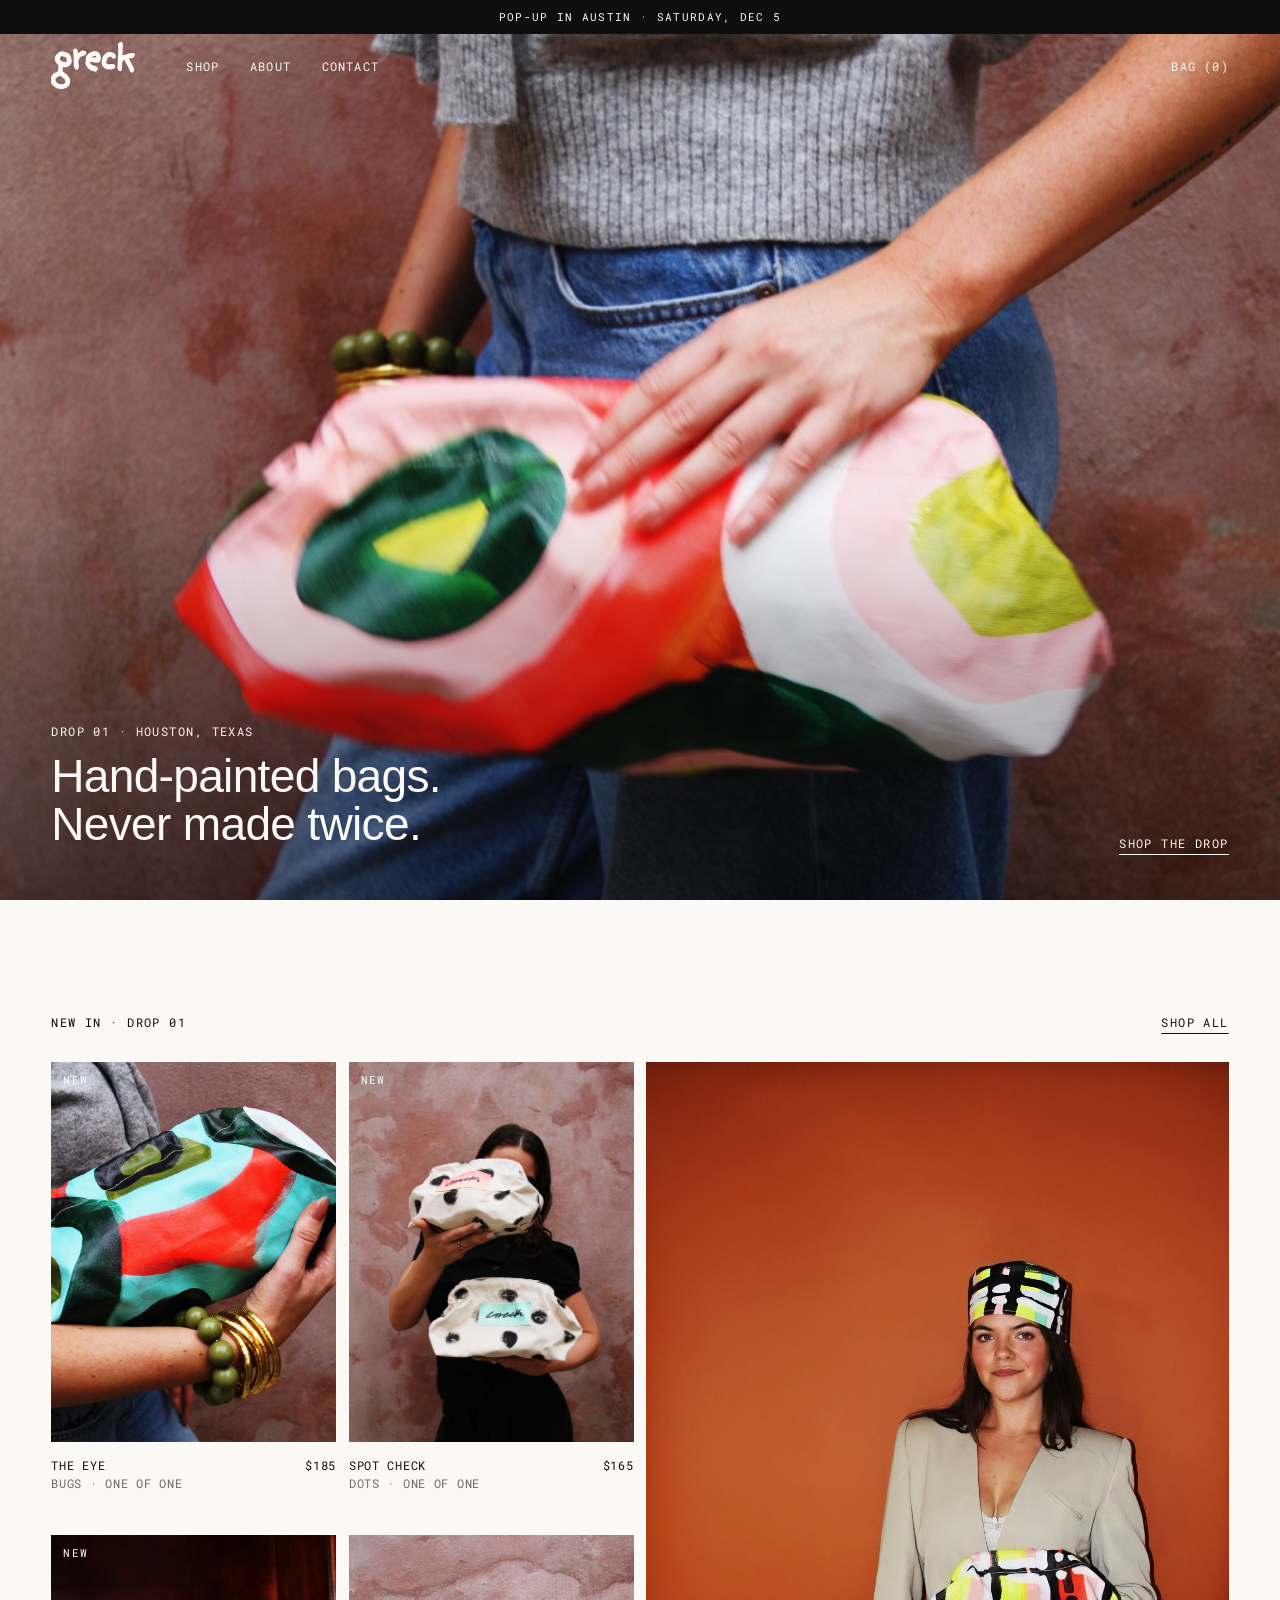
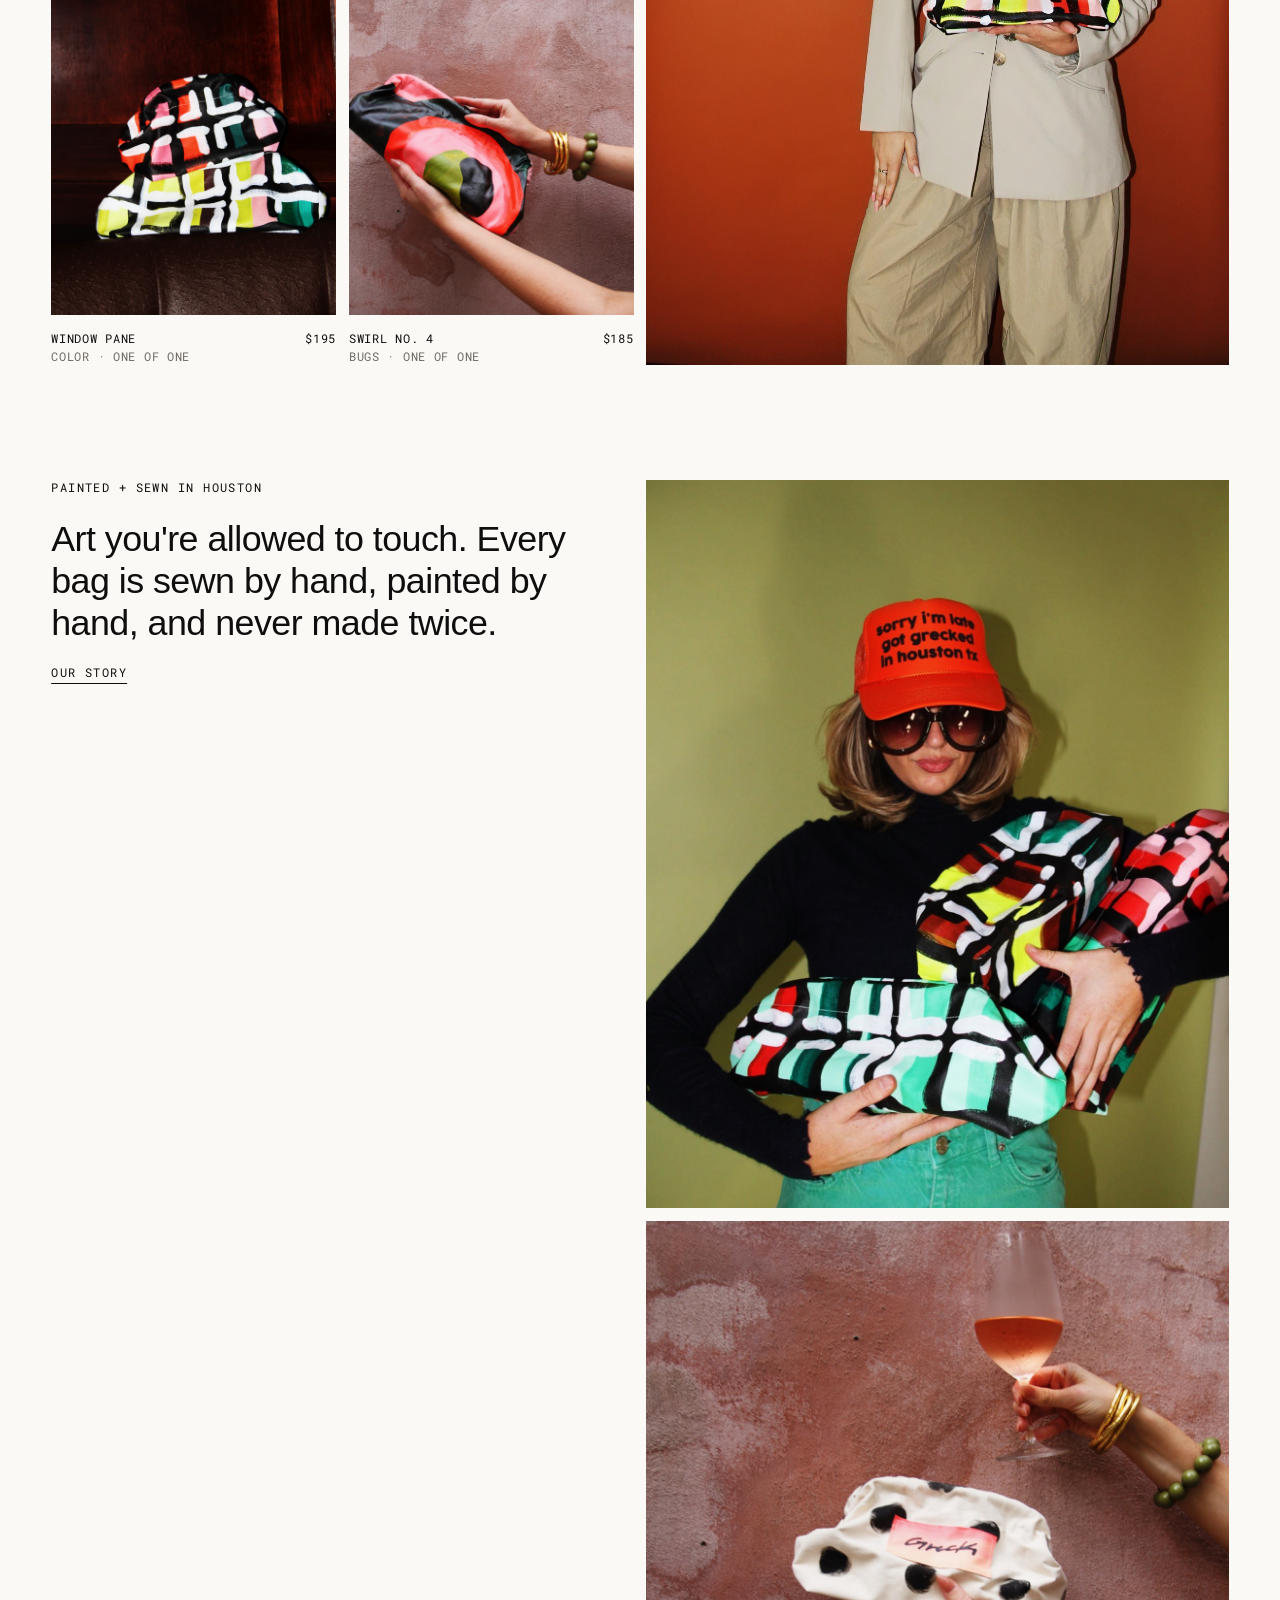
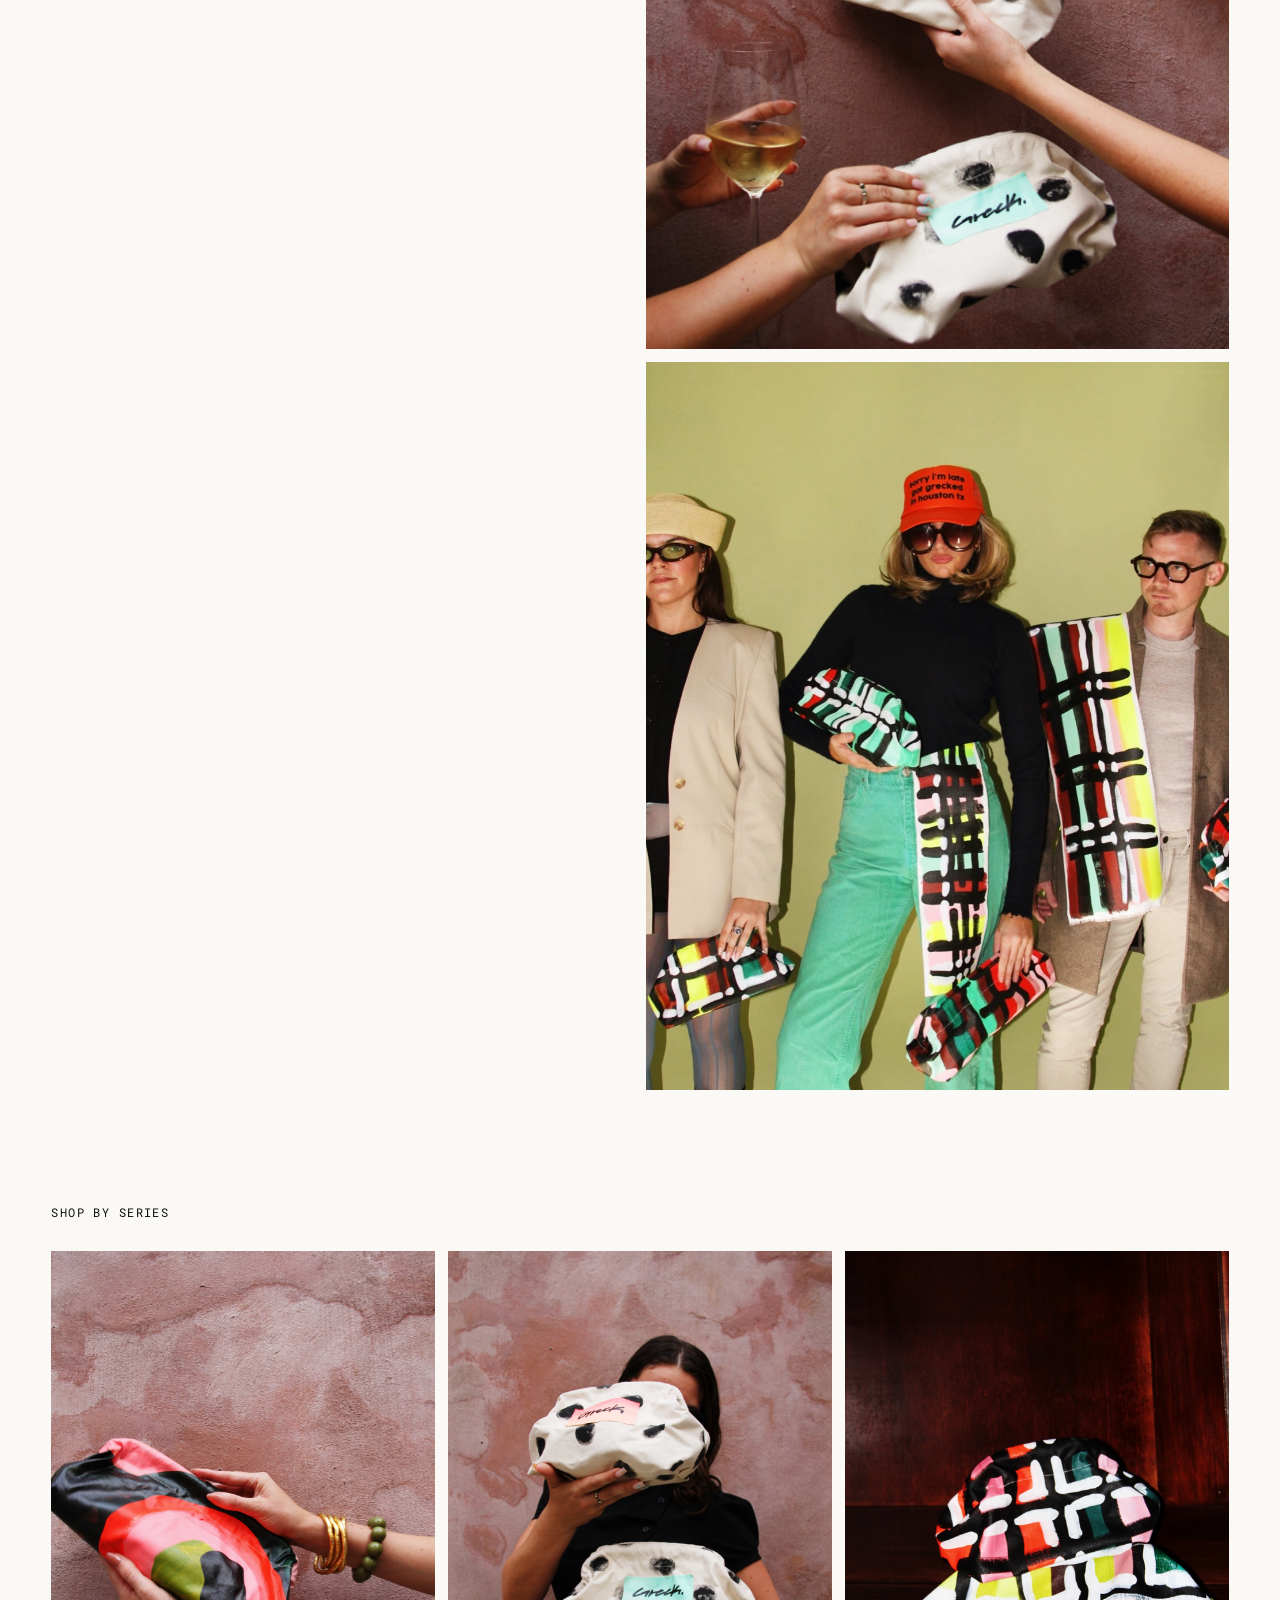
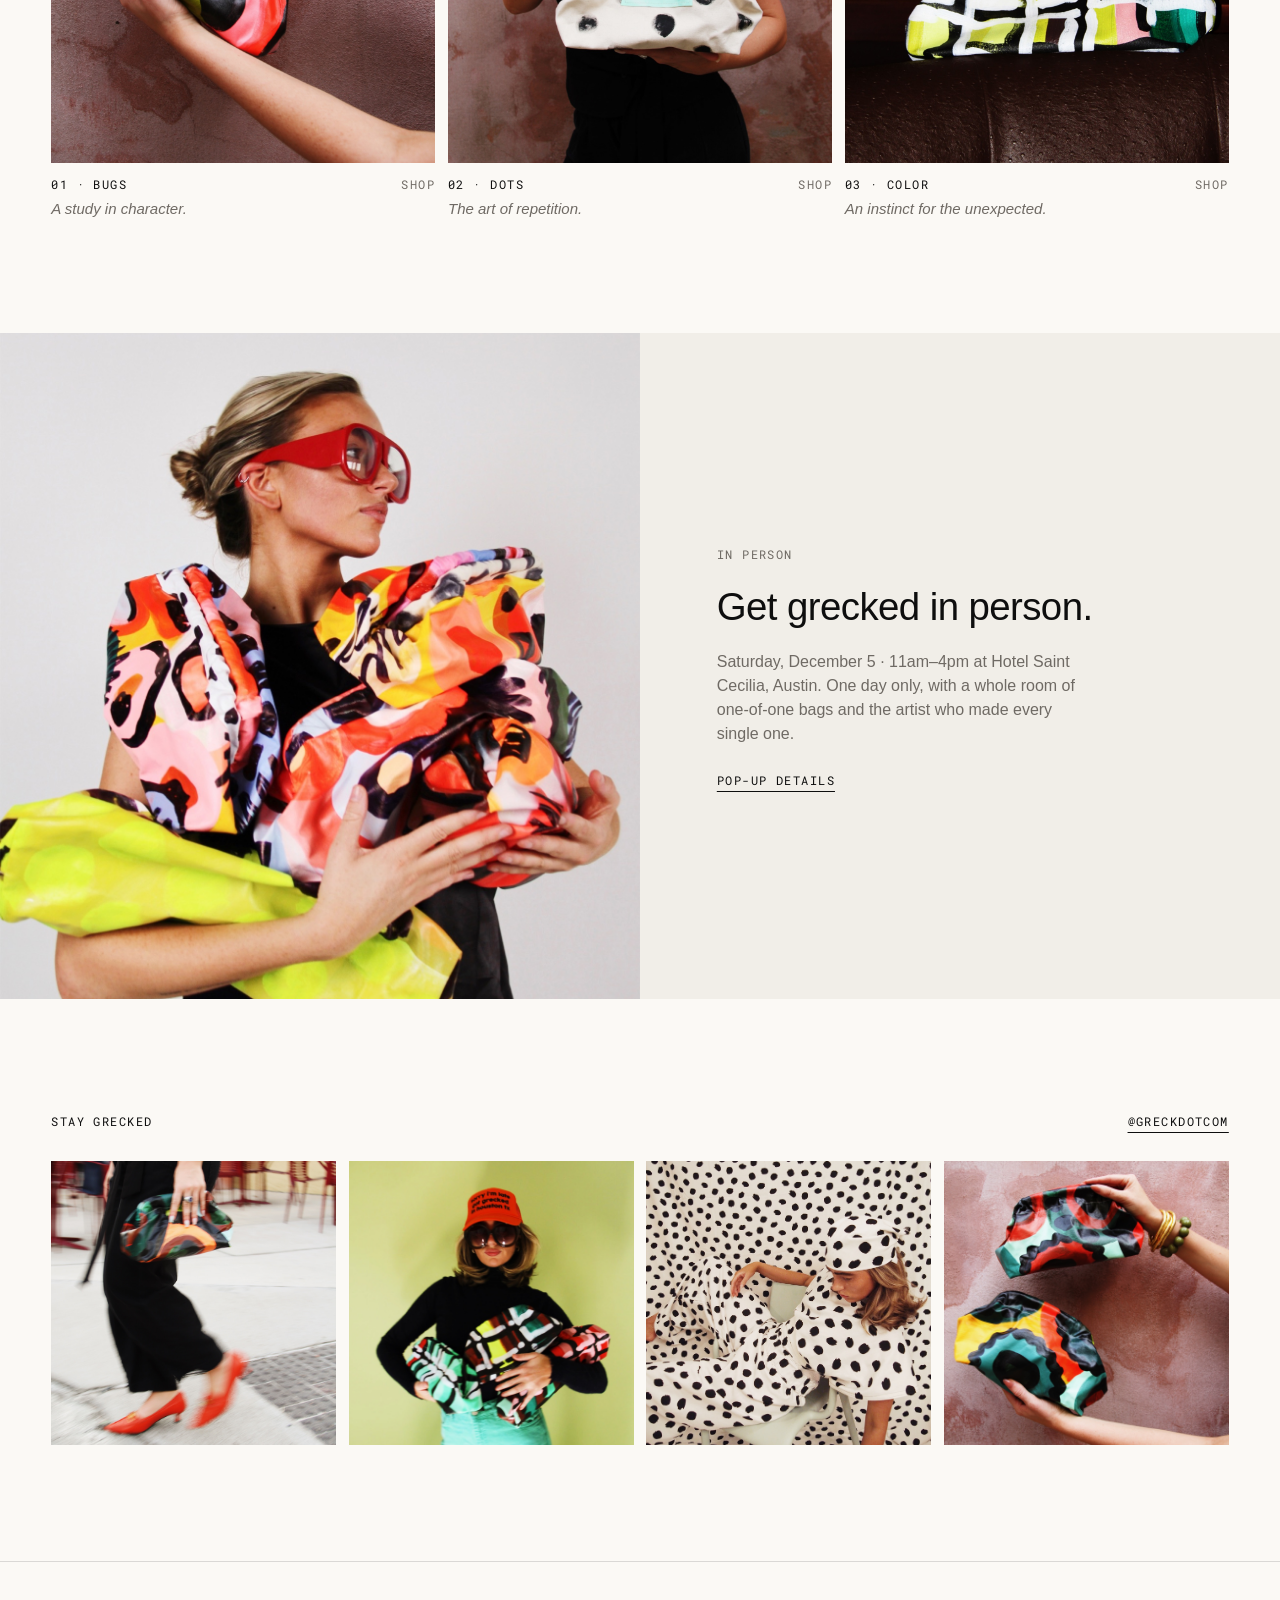
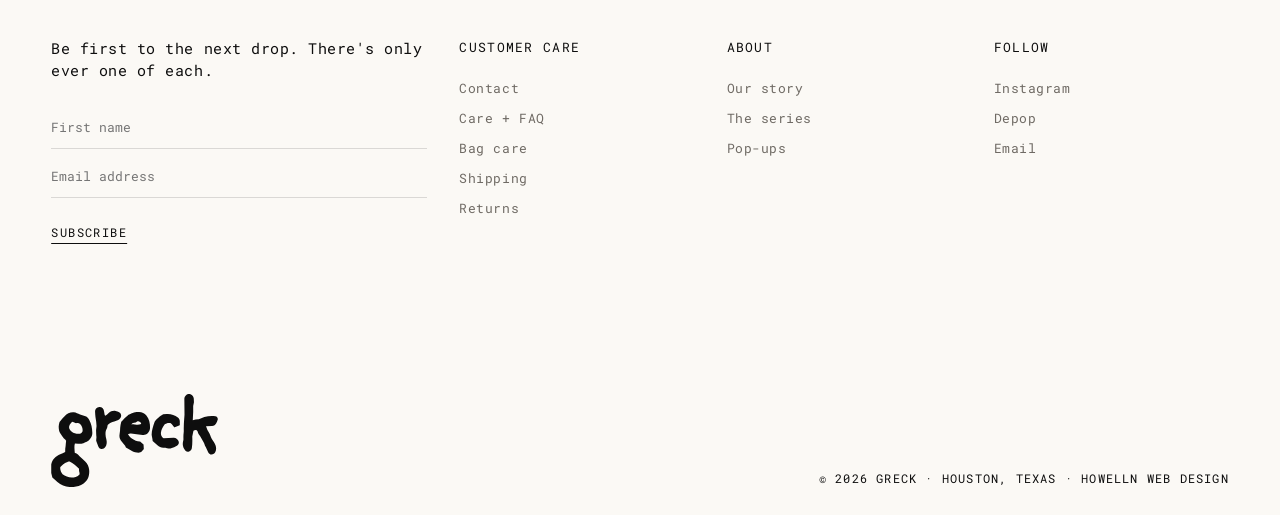
==== index.html @ a3aa3488 "GRECK shop site draft Co-Authored-By: Claude Opus 5.5 <noreply@anthropic.com>" ====
<!doctype html>
<html lang="en">
<head>
  <meta charset="utf-8">
  <meta name="viewport" content="width=device-width, initial-scale=1">
  <meta name="robots" content="noindex, nofollow">
  <title>GRECK · Hand-painted bags</title>
  <link rel="icon" href="favicon.svg" type="image/svg+xml">
  <link rel="preconnect" href="https://fonts.googleapis.com">
  <link rel="preconnect" href="https://fonts.gstatic.com" crossorigin>
  <link href="https://fonts.googleapis.com/css2?family=Roboto+Mono:wght@400;500&display=swap" rel="stylesheet">
  <link rel="stylesheet" href="styles.css?v=19">
</head>
<body data-page="index">
  <div data-header></div>

  <main>
    <!-- Hero -->
    <section class="hero">
      <picture>
        <!-- Phones get a portrait crop chosen in Figma (Home · Mobile) -->
        <source media="(max-width: 720px)" srcset="assets/photos/hero-mobile.jpg">
        <img src="assets/photos/hero-main.jpg" alt="A hand-painted GRECK clutch in pink, coral, mint and black held at the waist against a pink plaster wall" fetchpriority="high">
      </picture>
      <div class="hero-caption">
        <div>
          <p class="eyebrow">Drop 01 · Houston, Texas</p>
          <h1>Hand-painted bags.<br>Never made twice.</h1>
        </div>
        <a class="link-cta" href="shop.html">Shop the drop</a>
      </div>
    </section>

    <!-- New in: products beside one tall photo -->
    <section class="section">
      <div class="section-head">
        <h2 class="eyebrow">New in · Drop 01</h2>
        <a class="link-cta" href="shop.html">Shop all</a>
      </div>
      <div class="pgrid" data-products="4">
        <figure class="pgrid-feature">
          <img src="assets/photos/orange-wall.jpg" alt="Model in a cream suit holding a plaid painted bag against an orange wall" loading="lazy">
        </figure>
      </div>
    </section>

    <!-- Pinned statement while photos scroll past -->
    <section class="pin">
      <div class="pin-text">
        <div class="pin-sticky">
          <p class="eyebrow">Painted + sewn in Houston</p>
          <h2>Art you're allowed to touch. Every bag is sewn by hand, painted by hand, and never made twice.</h2>
          <a class="link-cta" href="about.html">Our story</a>
        </div>
      </div>
      <div class="pin-media">
        <figure class="reveal"><img src="assets/photos/green-red-hat.jpg" alt="Model in a red &quot;got grecked&quot; cap hugging plaid painted bags against a green wall" loading="lazy"></figure>
        <figure class="reveal"><img src="assets/photos/wine-dots.jpg" alt="Two dotted bags held up with glasses of wine" loading="lazy"></figure>
        <figure class="reveal"><img src="assets/photos/green-trio.jpg" alt="Three models holding plaid painted bags against a green wall" loading="lazy"></figure>
      </div>
    </section>

    <!-- Series -->
    <section class="section">
      <div class="section-head">
        <h2 class="eyebrow">Shop by series</h2>
      </div>
      <div class="series">
        <a class="reveal" href="shop.html#bugs"><div class="tile-media"><img src="assets/photos/bag-swirl.jpg" alt="" loading="lazy"></div><div class="series-label eyebrow"><span>01 · Bugs<em>A study in character.</em></span><span>Shop</span></div></a>
        <a class="reveal" href="shop.html#dots"><div class="tile-media"><img src="assets/photos/face-dots.jpg" alt="" loading="lazy"></div><div class="series-label eyebrow"><span>02 · Dots<em>The art of repetition.</em></span><span>Shop</span></div></a>
        <a class="reveal" href="shop.html#color"><div class="tile-media"><img src="assets/photos/plaid-hold.jpg" alt="" loading="lazy"></div><div class="series-label eyebrow"><span>03 · Color<em>An instinct for the unexpected.</em></span><span>Shop</span></div></a>
      </div>
    </section>

    <!-- Pop-up -->
    <section class="split" aria-labelledby="popup-title">
      <figure class="split-media"><img src="assets/photos/mg-holding.jpg" alt="Kenzie in red glasses with an armful of painted bags" loading="lazy"></figure>
      <div class="split-text is-stone">
        <p class="eyebrow">In person</p>
        <h2 id="popup-title">Get grecked in person.</h2>
        <p>Saturday, December 5 · 11am–4pm at Hotel Saint Cecilia, Austin. One day only, with a whole room of one-of-one bags and the artist who made every single one.</p>
        <a class="link-cta" href="popup.html">Pop-up details</a>
      </div>
    </section>

    <!-- Instagram -->
    <section class="section">
      <div class="section-head">
        <h2 class="eyebrow">Stay grecked</h2>
        <a class="link-cta" href="https://www.instagram.com/greckdotcom/" target="_blank" rel="noopener">@greckdotcom</a>
      </div>
      <div class="insta">
        <a href="https://www.instagram.com/greckdotcom/" target="_blank" rel="noopener"><img src="assets/photos/walking.jpg" alt="Walking with a painted clutch and red heels" loading="lazy"></a>
        <a href="https://www.instagram.com/greckdotcom/" target="_blank" rel="noopener"><img src="assets/photos/green-wall.jpg" alt="Model in a red cap hugging plaid bags against a green wall" loading="lazy"></a>
        <a href="https://www.instagram.com/greckdotcom/" target="_blank" rel="noopener"><img src="assets/photos/mg-dotset.jpg" alt="Kenzie in a polka dot outfit against a dotted backdrop" loading="lazy"></a>
        <a href="https://www.instagram.com/greckdotcom/" target="_blank" rel="noopener"><img src="assets/photos/two-hands.jpg" alt="Two painted bags held against a pink wall" loading="lazy"></a>
      </div>
    </section>
  </main>

  <div data-footer></div>
  <script src="main.js?v=17"></script>
</body>
</html>
---- styles.css ----
/* GRECK shop draft. Quiet editorial frame (after Deadly Ponies); the color lives in Kenzie's bags. */
@font-face { font-family: 'Neue Montreal'; src: url(assets/fonts/PPNeueMontreal-Regular.otf) format('opentype'); font-weight: 400; font-display: swap; }
@font-face { font-family: 'Neue Montreal'; src: url(assets/fonts/PPNeueMontreal-Light.otf) format('opentype'); font-weight: 300; font-display: swap; }
@font-face { font-family: 'Neue Montreal'; src: url(assets/fonts/PPNeueMontreal-Italic.otf) format('opentype'); font-style: italic; font-display: swap; }

:root {
  --paper: #FBF9F5;
  --stone: #F1EEE8;
  --ink: #0E0E0E;
  --muted: #6F6A64;
  --line: rgba(14,14,14,.14);

  --olive: #515211;
  --red: #FC2E04;

  --sans: 'Neue Montreal', 'Helvetica Neue', Arial, sans-serif;
  --mono: 'Roboto Mono', ui-monospace, Menlo, monospace;

  --gutter: clamp(16px, 4vw, 56px);
  --gap: clamp(8px, 1vw, 14px);
  --space: clamp(72px, 9vw, 140px);
  --ease: cubic-bezier(.2, .7, .1, 1);
}

*, *::before, *::after { box-sizing: border-box; }
html { scroll-behavior: smooth; }
body {
  margin: 0;
  background: var(--paper);
  color: var(--ink);
  font: 400 16px/1.5 var(--sans);
  -webkit-font-smoothing: antialiased;
}
img { display: block; max-width: 100%; height: auto; }
a { color: inherit; }
h1, h2, h3, p { margin: 0; }
figure { margin: 0; }
.sr-only { position: absolute; width: 1px; height: 1px; overflow: hidden; clip: rect(0 0 0 0); white-space: nowrap; }

/* Small caps mono label, used for every section label */
.eyebrow { font: 400 12px/1.3 var(--mono); letter-spacing: .12em; text-transform: uppercase; }

/* Hand-lettered marks, recolorable through currentColor */
.mark-greck {
  display: block;
  background: currentColor;
  -webkit-mask: url(assets/greck-logo.svg) center / contain no-repeat;
          mask: url(assets/greck-logo.svg) center / contain no-repeat;
  aspect-ratio: 145.55 / 81.28;
}

/* ── Buttons + links ───────────────────────────────────── */
.btn {
  display: inline-flex; align-items: center; justify-content: center;
  height: 50px; padding: 0 32px; border: 1px solid var(--ink);
  background: var(--ink); color: var(--paper);
  font: 400 12px/1 var(--mono); letter-spacing: .12em; text-transform: uppercase;
  text-decoration: none; white-space: nowrap; cursor: pointer;
  transition: background .25s, color .25s;
}
.btn:hover, .btn:focus-visible { background: transparent; color: var(--ink); }
.link-cta {
  font: 400 12px/1 var(--mono); letter-spacing: .12em; text-transform: uppercase;
  text-decoration: underline; text-underline-offset: 6px; text-decoration-thickness: 1px;
  white-space: nowrap;
}
.link-cta:hover { text-decoration-thickness: 2px; }

/* ── Header ────────────────────────────────────────────── */
.announce {
  position: relative; z-index: 21;
  padding: 10px var(--gutter); text-align: center;
  background: var(--ink); color: var(--paper);
  font: 400 11px/1.3 var(--mono); letter-spacing: .12em; text-transform: uppercase;
}
.announce a { text-decoration: none; }
.announce a:hover { text-decoration: underline; text-underline-offset: 3px; }
.site-header {
  position: sticky; top: 0; z-index: 20;
  display: grid; grid-template-columns: auto 1fr auto; align-items: center; gap: clamp(24px, 4vw, 56px);
  height: 64px; padding: 0 var(--gutter);
  background: var(--paper); color: var(--ink);
  border-bottom: 1px solid var(--line);
  transition: background .35s, color .35s, border-color .35s;
}
/* Sits clear over the full-bleed hero until you scroll past it. */
.site-header.is-over { background: transparent; color: var(--paper); border-color: transparent; }
.site-header .logo { width: 84px; }
.nav { display: flex; gap: clamp(20px, 2.4vw, 36px); }
.nav a, .bag-btn {
  position: relative; padding: 6px 0;
  font: 400 12px/1 var(--mono); letter-spacing: .1em; text-transform: uppercase; text-decoration: none;
}
.nav a::after {
  content: ''; position: absolute; left: 0; right: 0; bottom: 0; height: 1px;
  background: currentColor; transform: scaleX(0); transform-origin: left;
  transition: transform .4s var(--ease);
}
.nav a:hover::after, .nav a[aria-current="page"]::after { transform: scaleX(1); }
.header-end { justify-self: end; display: flex; align-items: center; gap: 20px; }
.bag-btn { border: 0; background: none; color: inherit; cursor: pointer; }
.bag-count { display: inline-block; }
.bag-count.bump { animation: bump .5s var(--ease); }
@keyframes bump { 40% { transform: scale(1.4); } }
.menu-btn { display: none; }

/* ── Footer ────────────────────────────────────────────── */
.site-footer {
  display: grid; grid-template-columns: minmax(0, 1.6fr) repeat(3, minmax(0, 1fr)); column-gap: 32px; row-gap: 48px;
  margin-top: var(--space); padding: clamp(48px, 6vw, 80px) var(--gutter) 28px;
  border-top: 1px solid var(--line);
  font: 400 13px/1.4 var(--mono); letter-spacing: .04em;
}
.site-footer h3 { margin-bottom: 22px; font: inherit; letter-spacing: .1em; text-transform: uppercase; }
.site-footer ul { list-style: none; margin: 0; padding: 0; display: grid; gap: 12px; }
.site-footer li a { color: var(--muted); text-decoration: none; transition: color .2s; }
.site-footer li a:hover { color: var(--ink); }
.footer-signup { max-width: 400px; }
.footer-lede { margin-bottom: 18px; font-size: 15px; line-height: 1.45; }
.signup-form { display: grid; }
.signup-form input {
  padding: 18px 0 12px; border: 0; border-bottom: 1px solid var(--line); background: none;
  font: inherit; color: var(--ink); outline: none; transition: border-color .2s;
}
.signup-form input:focus { border-color: var(--ink); }
.signup-form .link-cta { justify-self: start; margin-top: 28px; padding: 0; border: 0; background: none; color: var(--ink); cursor: pointer; }
.form-note { min-height: 1.4em; margin-top: 14px; font: 400 12px var(--mono); color: var(--muted); }
.footer-base {
  grid-column: 1 / -1; display: flex; justify-content: space-between; align-items: end; gap: 24px;
  margin-top: clamp(32px, 6vw, 96px);
  font-size: 12px; letter-spacing: .1em; text-transform: uppercase;
}
.footer-mark { width: 167px; color: var(--ink); }

/* ── Sections ──────────────────────────────────────────── */
.section { padding: var(--space) var(--gutter) 0; }
.section-head {
  display: flex; align-items: baseline; justify-content: space-between; gap: 24px;
  margin-bottom: clamp(20px, 2.4vw, 32px);
}
.section-title { font: 300 clamp(24px, 2.4vw, 34px)/1.15 var(--sans); letter-spacing: -.01em; }

/* ── Product cards ─────────────────────────────────────── */
.grid { display: grid; grid-template-columns: repeat(4, minmax(0, 1fr)); gap: var(--gap); row-gap: clamp(32px, 3.4vw, 52px); }
.card { position: relative; }
.card-media { position: relative; overflow: hidden; aspect-ratio: 3 / 4; background: var(--stone); }
.card-media img {
  position: absolute; inset: 0; width: 100%; height: 100%; object-fit: cover;
  transition: opacity .6s;
}
.card-media img + img { opacity: 0; }
.card:hover .card-media img + img { opacity: 1; }
.card-tag {
  position: absolute; top: 12px; left: 12px; z-index: 1;
  font: 400 11px/1 var(--mono); letter-spacing: .12em; text-transform: uppercase; color: var(--paper);
}
.card-add {
  position: absolute; left: 0; right: 0; bottom: 0; z-index: 1;
  height: 46px; border: 0; background: var(--paper); color: var(--ink);
  font: 400 12px/1 var(--mono); letter-spacing: .12em; text-transform: uppercase;
  cursor: pointer; opacity: 0; transform: translateY(100%);
  transition: opacity .3s, transform .45s var(--ease), background .2s, color .2s;
}
.card-add:hover { background: var(--ink); color: var(--paper); }
.card:hover .card-add, .card-add:focus-visible { opacity: 1; transform: none; }
.card-add.is-added { background: var(--ink); color: var(--paper); opacity: 1; transform: none; }
.card.is-sold .card-media img:first-child { opacity: .55; }
.card-meta {
  display: flex; justify-content: space-between; gap: 12px; padding-top: 14px;
  font: 400 12px/1.5 var(--mono); letter-spacing: .06em; text-transform: uppercase;
}
.card-series { color: var(--muted); }
.card-price { white-space: nowrap; }
.card[hidden] { display: none; }

/* ── Reveal ────────────────────────────────────────────── */
.reveal { opacity: 0; transform: translateY(16px); transition: opacity 1s var(--ease), transform 1s var(--ease); }
.reveal.is-in { opacity: 1; transform: none; }

/* ══ HOME ═════════════════════════════════════════════════ */
.hero {
  position: relative; overflow: hidden;
  height: clamp(560px, calc(100svh - 34px), 1000px);
  margin-top: -64px;
  background: var(--olive); color: var(--paper);
}
.hero img { position: absolute; inset: 0; width: 100%; height: 100%; object-fit: cover; object-position: 47% 50%; }
.hero::before, .hero::after { content: ''; position: absolute; left: 0; right: 0; pointer-events: none; }
.hero::before { top: 0; height: 160px; background: linear-gradient(rgba(0,0,0,.35), transparent); }
.hero::after { bottom: 0; height: 45%; background: linear-gradient(transparent, rgba(0,0,0,.45)); }
.hero-caption {
  position: absolute; z-index: 1; left: var(--gutter); right: var(--gutter); bottom: clamp(28px, 4vw, 56px);
  display: flex; justify-content: space-between; align-items: end; gap: 24px;
}
.hero-caption .eyebrow { margin-bottom: 14px; }
.hero-caption h1 { font: 300 clamp(30px, 3.6vw, 54px)/1.04 var(--sans); letter-spacing: -.015em; }

/* Two full-bleed halves: photo + text, or photo + photo */
.split {
  display: grid; grid-template-columns: 1fr 1fr; align-items: stretch;
  margin-top: var(--space);
}
.split-media { position: relative; min-height: clamp(420px, 52vw, 820px); overflow: hidden; background: var(--stone); }
.split-media img { position: absolute; inset: 0; width: 100%; height: 100%; object-fit: cover; }
.split-media .tile-caption { position: absolute; left: var(--gutter); bottom: clamp(24px, 3vw, 40px); z-index: 1; color: var(--paper); }
.split-media:has(.tile-caption)::after { content: ''; position: absolute; inset: 50% 0 0; background: linear-gradient(transparent, rgba(0,0,0,.4)); }
.split-text {
  display: flex; flex-direction: column; justify-content: center; gap: 22px;
  padding: clamp(40px, 6vw, 110px);
}
.split-text h2 { font: 300 clamp(28px, 3vw, 46px)/1.12 var(--sans); letter-spacing: -.015em; max-width: 18ch; }
.split-text p { max-width: 42ch; color: var(--muted); }
.split-text .link-cta { align-self: start; margin-top: 6px; }
.split-text.is-stone { background: var(--stone); }

/* Series: three photos with labels underneath */
.series { display: grid; grid-template-columns: repeat(3, minmax(0, 1fr)); gap: var(--gap); }
.series a { display: block; text-decoration: none; }
.series .tile-media { aspect-ratio: 3 / 4; overflow: hidden; background: var(--stone); }
.series img { width: 100%; height: 100%; object-fit: cover; transition: transform 1.2s var(--ease); }
.series a:hover img { transform: scale(1.03); }
.series-label { display: flex; justify-content: space-between; padding-top: 14px; }
.series-label span:last-child { color: var(--muted); }
.series a:hover .series-label span:last-child { color: var(--ink); text-decoration: underline; text-underline-offset: 5px; }

/* Products two-by-two beside one tall photo */
.pgrid {
  display: grid; grid-template-columns: repeat(4, minmax(0, 1fr)); grid-auto-flow: dense;
  gap: var(--gap); row-gap: clamp(32px, 3.4vw, 52px);
}
.pgrid-feature { grid-column: 3 / 5; grid-row: 1 / 3; position: relative; overflow: hidden; background: var(--stone); }
.pgrid-feature img { position: absolute; inset: 0; width: 100%; height: 100%; object-fit: cover; }

/* Statement stays pinned while photos scroll past */
.pin {
  display: grid; grid-template-columns: minmax(0, 1fr) minmax(0, 1fr); gap: var(--gap);
  padding: var(--space) var(--gutter) 0;
}
.pin-sticky { position: sticky; top: 120px; display: grid; gap: 22px; padding-right: clamp(0px, 5vw, 96px); }
.pin-sticky h2 { font: 300 clamp(26px, 2.8vw, 42px)/1.18 var(--sans); letter-spacing: -.015em; }
.pin-sticky .link-cta { justify-self: start; }
.pin-media { display: grid; gap: var(--gap); }
.pin-media figure { aspect-ratio: 4 / 5; overflow: hidden; background: var(--stone); }
.pin-media img { width: 100%; height: 100%; object-fit: cover; }

.insta { display: grid; grid-template-columns: repeat(4, minmax(0, 1fr)); gap: var(--gap); }
.insta a { aspect-ratio: 1; overflow: hidden; background: var(--stone); }
.insta img { width: 100%; height: 100%; object-fit: cover; transition: opacity .3s; }
.insta a:hover img { opacity: .85; }

/* ══ INNER PAGES ═════════════════════════════════════════ */
.page-hero { padding: clamp(48px, 6vw, 96px) var(--gutter) 0; }
.page-hero .eyebrow { margin-bottom: 18px; color: var(--muted); }
.page-hero h1 { font: 300 clamp(34px, 4.4vw, 64px)/1.06 var(--sans); letter-spacing: -.02em; max-width: 20ch; }
.page-hero-lede { max-width: 52ch; margin-top: 20px; color: var(--muted); }

/* About */
.about-split { display: grid; grid-template-columns: 1fr 1fr; gap: var(--gap); margin-top: clamp(40px, 5vw, 72px); }
.about-split figure { aspect-ratio: 4 / 5; overflow: hidden; background: var(--stone); }
.about-split img { width: 100%; height: 100%; object-fit: cover; }
.about-story { display: grid; grid-template-columns: 1fr 1.6fr; gap: clamp(24px, 6vw, 96px); }
.about-story .body { display: grid; gap: 18px; max-width: 58ch; color: var(--muted); }
.about-story .body p:first-child { color: var(--ink); font: 300 clamp(22px, 2vw, 28px)/1.3 var(--sans); }

/* About story: pinned section menu, panels scroll past */
.story { display: grid; grid-template-columns: minmax(0, 1fr) minmax(0, 4fr); gap: var(--gap); }
.story-nav { position: sticky; top: 120px; align-self: start; display: grid; gap: 14px; }
.story-nav a {
  justify-self: start; color: var(--muted); text-decoration: none;
  font: 400 12px/1 var(--mono); letter-spacing: .12em; text-transform: uppercase;
  text-underline-offset: 6px; transition: color .3s;
}
.story-nav a:hover, .story-nav a.is-on { color: var(--ink); }
.story-nav a.is-on { text-decoration: underline; }
.story-panel {
  display: grid; grid-template-columns: minmax(0, 1fr) minmax(0, 1.15fr); gap: clamp(24px, 4vw, 72px);
  padding-bottom: var(--space); scroll-margin-top: 120px;
}
.story-panel:last-child { padding-bottom: 0; }
.story-copy { position: sticky; top: 120px; align-self: start; display: grid; gap: 18px; color: var(--muted); max-width: 46ch; }
.story-copy h2 { color: var(--ink); font: 300 clamp(26px, 2.8vw, 42px)/1.1 var(--sans); letter-spacing: -.015em; }
.story-copy .link-cta { justify-self: start; color: var(--ink); }
.story-sub { margin-top: -8px; color: var(--ink); font: 400 12px/1.5 var(--mono); letter-spacing: .1em; text-transform: uppercase; }
.story-panel figure { aspect-ratio: 4 / 5; overflow: hidden; background: var(--stone); }
.story-panel figure img { width: 100%; height: 100%; object-fit: cover; }
.story-copy .eyebrow { color: var(--muted); }
.story-pull { color: var(--ink); font: 300 italic clamp(20px, 1.8vw, 26px)/1.3 var(--sans); padding-top: 6px; }
.intro { display: grid; grid-template-columns: minmax(0, 1fr) minmax(0, 4fr); gap: var(--gap); }
.intro .eyebrow { color: var(--muted); padding-top: 8px; }
.intro > div { display: grid; gap: 22px; max-width: 62ch; }
.intro > div p:first-child { font: 300 clamp(22px, 2.2vw, 32px)/1.3 var(--sans); letter-spacing: -.01em; }
.intro-sign { font: 400 12px/1.4 var(--mono); letter-spacing: .12em; text-transform: uppercase; }
.series-label em { display: block; margin-top: 6px; font: italic 300 15px/1.3 var(--sans); letter-spacing: 0; text-transform: none; color: var(--muted); }
.process { list-style: none; margin: 8px 0 0; padding: 0; border-top: 1px solid var(--line); color: var(--ink); }
.process li { display: flex; gap: 24px; align-items: baseline; padding: 14px 0; border-bottom: 1px solid var(--line); font-size: 18px; font-weight: 300; }
.process .eyebrow { color: var(--muted); }

.steps { display: grid; grid-template-columns: repeat(3, minmax(0, 1fr)); gap: clamp(24px, 3vw, 48px); }
.step { padding-top: 20px; border-top: 1px solid var(--ink); }
.step .eyebrow { color: var(--muted); }
.step h3 { margin: 28px 0 10px; font: 300 clamp(22px, 2vw, 28px)/1.15 var(--sans); }
.step p { color: var(--muted); max-width: 36ch; }

.quote { margin: 0; font: 300 italic clamp(26px, 2.8vw, 42px)/1.2 var(--sans); letter-spacing: -.01em; max-width: 22ch; }
.quote + .eyebrow { color: var(--muted); }

.name-def { display: flex; align-items: baseline; gap: clamp(20px, 2.7vw, 38px); flex-wrap: wrap; }
.name-def h2 { font: 400 clamp(48px, 6vw, 86px)/1 var(--mono); letter-spacing: -.02em; }
.name-say { font: italic 400 14px/1 var(--mono); letter-spacing: .06em; color: var(--muted); }
.name-line { color: var(--ink) !important; font: 300 clamp(22px, 2vw, 30px)/1.2 var(--sans); letter-spacing: -.01em; }

/* Shop */
.shop-bar {
  position: sticky; top: 64px; z-index: 10;
  display: flex; justify-content: space-between; align-items: center; gap: 16px;
  margin-top: clamp(32px, 4vw, 56px); padding: 0 var(--gutter);
  background: var(--paper); border-block: 1px solid var(--line);
}
.chips { display: flex; gap: clamp(18px, 2vw, 32px); }
.chip {
  padding: 18px 0; border: 0; background: none; color: var(--muted);
  font: 400 12px/1 var(--mono); letter-spacing: .1em; text-transform: uppercase; cursor: pointer;
  text-underline-offset: 6px;
}
.chip:hover { color: var(--ink); }
.chip.is-on { color: var(--ink); text-decoration: underline; }
.shop-count { font: 400 12px var(--mono); letter-spacing: .1em; text-transform: uppercase; color: var(--muted); white-space: nowrap; }
.shop-grid { padding: clamp(24px, 3vw, 40px) var(--gutter) 0; }
.shop-grid .grid { grid-template-columns: repeat(3, minmax(0, 1fr)); }

/* Product page (after Deadly Ponies): photos stack on the left, details stay pinned on the right */
.pdp { display: grid; grid-template-columns: minmax(0, 1fr) minmax(0, 1fr); align-items: start; }
.pdp-gallery { position: relative; display: grid; }
.pdp-shot { height: calc(100svh - 98px); min-height: 560px; overflow: hidden; background: var(--stone); }
.pdp-shot img { width: 100%; height: 100%; object-fit: cover; }
.pdp-count {
  position: sticky; bottom: 24px; margin-top: -48px; padding-left: var(--gutter); height: 24px;
  font: 400 12px/24px var(--mono); letter-spacing: .1em; text-transform: uppercase; color: var(--paper);
  text-shadow: 0 1px 6px rgba(0,0,0,.35); pointer-events: none;
}
.pdp-info { align-self: stretch; }
.pdp-sticky {
  position: sticky; top: 64px; display: grid; gap: 14px;
  padding: clamp(40px, 5vw, 80px) var(--gutter) 48px clamp(32px, 4vw, 64px);
}
.pdp-crumb { font: 400 11px/1 var(--mono); letter-spacing: .1em; text-transform: uppercase; color: var(--muted); }
.pdp-crumb a { text-decoration: none; }
.pdp-crumb a:hover { color: var(--ink); text-decoration: underline; text-underline-offset: 4px; }
.pdp-name { margin-top: 12px; font: 400 clamp(20px, 1.8vw, 26px)/1.1 var(--mono); letter-spacing: .06em; text-transform: uppercase; }
.pdp-sub { margin-top: -6px; font: 400 14px/1.3 var(--mono); color: var(--muted); }
.pdp-price { font: 400 15px/1 var(--mono); }
.pdp-add { width: 100%; margin-top: 18px; height: 54px; }
.pdp-add.is-added { background: var(--paper); color: var(--ink); }
.pdp-add:disabled { background: var(--stone); border-color: var(--stone); color: var(--muted); cursor: default; }
.pdp-note { font: 400 12px/1.5 var(--mono); color: var(--muted); }
.pdp-note a { color: var(--ink); text-underline-offset: 3px; }
.pdp-more { margin-top: 18px; display: grid; gap: 4px; }
.pdp-more summary {
  display: flex; gap: 12px; align-items: center; padding: 6px 0; cursor: pointer; list-style: none;
  font: 400 12px/1.4 var(--mono); letter-spacing: .1em; text-transform: uppercase;
}
.pdp-more summary::-webkit-details-marker { display: none; }
.pdp-more summary::before { content: '+'; width: 10px; }
.pdp-more details[open] summary::before { content: '–'; }
.pdp-more details p { padding: 4px 0 12px 22px; max-width: 52ch; color: var(--muted); font-size: 15px; }
.pdp-more details a { color: var(--ink); text-underline-offset: 3px; }

/* Card links to its product page */
.card-link { position: absolute; inset: 0; z-index: 1; }
.card-tag, .card-add { z-index: 2; }
.card-name a { text-decoration: none; }
.card-name a:hover { text-decoration: underline; text-underline-offset: 4px; }

/* Slide-out bag */
.bag-scrim {
  position: fixed; inset: 0; z-index: 40; background: rgba(14,14,14,.35);
  opacity: 0; transition: opacity .4s var(--ease);
}
.bag-drawer {
  position: fixed; top: 0; right: 0; bottom: 0; z-index: 41;
  display: flex; flex-direction: column; width: min(440px, 100vw);
  background: var(--paper); border-left: 1px solid var(--line);
  transform: translateX(100%); transition: transform .45s var(--ease);
}
.bag-open .bag-scrim { opacity: 1; }
.bag-open .bag-drawer { transform: none; }
.bag-head {
  display: flex; justify-content: space-between; align-items: center;
  height: 64px; padding: 0 24px; border-bottom: 1px solid var(--line); flex: none;
}
.bag-head h2, .bag-close { font: 400 12px/1 var(--mono); letter-spacing: .1em; text-transform: uppercase; }
.bag-close { padding: 6px 0; border: 0; background: none; color: var(--ink); cursor: pointer; text-underline-offset: 5px; }
.bag-close:hover { text-decoration: underline; }
.bag-drawer :focus-visible { outline: 1px solid var(--ink); outline-offset: 4px; }
.bag-items { flex: 1; overflow-y: auto; padding: 0 24px; }
.bag-item {
  display: grid; grid-template-columns: 96px minmax(0, 1fr) auto; gap: 16px; align-items: start;
  padding: 20px 0; border-bottom: 1px solid var(--line);
}
.bag-thumb { display: block; aspect-ratio: 3 / 4; overflow: hidden; background: var(--stone); }
.bag-thumb img { width: 100%; height: 100%; object-fit: cover; }
.bag-info { display: grid; gap: 4px; }
.bag-name, .bag-price { font: 400 12px/1.4 var(--mono); letter-spacing: .08em; text-transform: uppercase; }
.bag-name a { text-decoration: none; }
.bag-meta { font: 400 12px/1.4 var(--mono); color: var(--muted); }
.bag-remove {
  justify-self: start; margin-top: 10px; padding: 0; border: 0; background: none; cursor: pointer;
  font: 400 11px/1 var(--mono); letter-spacing: .1em; text-transform: uppercase; color: var(--muted);
  text-decoration: underline; text-underline-offset: 4px;
}
.bag-remove:hover { color: var(--ink); }
.bag-empty { display: grid; gap: 20px; justify-items: start; padding: 40px 0; }
.bag-empty p { font: 300 22px/1.2 var(--sans); }
.bag-foot { flex: none; display: grid; gap: 12px; padding: 20px 24px 24px; border-top: 1px solid var(--line); }
.bag-total { display: flex; justify-content: space-between; font: 400 13px/1 var(--mono); letter-spacing: .1em; text-transform: uppercase; }
.bag-fine { font: 400 11px/1.5 var(--mono); color: var(--muted); }
.bag-checkout { width: 100%; height: 54px; margin-top: 4px; }
.bag-open { overflow: hidden; }

.dot-row {
  display: flex; justify-content: center; align-items: center; gap: clamp(16px, 4vw, 58px);
  padding: clamp(48px, 6vw, 87px) var(--gutter) 0;
}
/* --h is each dot's height (px) at 1440 wide; scales down with the screen */
.dot-row img { width: auto; height: clamp(calc(var(--h) * .3px), calc(var(--h) * .0694vw), calc(var(--h) * 1px)); }
body[data-page="popup"] .site-footer { margin-top: clamp(48px, 6vw, 87px); }

/* Contact */
.contact { display: grid; grid-template-columns: 1fr 1fr; gap: clamp(32px, 6vw, 110px); align-items: start; }
.contact-photo { order: -1; position: sticky; top: 100px; aspect-ratio: 4 / 5; overflow: hidden; background: var(--stone); }
.contact-photo img { width: 100%; height: 100%; object-fit: cover; }
.ways { display: grid; margin-top: clamp(28px, 3vw, 40px); border-top: 1px solid var(--line); }
.way {
  display: flex; justify-content: space-between; align-items: center; gap: 12px;
  padding: 18px 0; border-bottom: 1px solid var(--line);
  font: 400 12px/1.3 var(--mono); letter-spacing: .08em; text-transform: uppercase; text-decoration: none;
}
.way span { color: var(--muted); }
.way:hover strong { text-decoration: underline; text-underline-offset: 5px; }
.way strong { font-weight: 400; text-transform: none; letter-spacing: .02em; }
.field { display: grid; margin-bottom: 8px; }
.field label { padding-top: 14px; font: 400 11px var(--mono); letter-spacing: .12em; text-transform: uppercase; color: var(--muted); }
.field input, .field textarea {
  width: 100%; padding: 10px 0 12px; border: 0; border-bottom: 1px solid var(--line);
  background: none; color: var(--ink); font: 400 16px var(--sans); outline: none;
  transition: border-color .2s;
}
.field textarea { min-height: 120px; resize: vertical; }
.field input:focus, .field textarea:focus { border-color: var(--ink); }
.topics { position: relative; display: flex; flex-wrap: wrap; gap: 6px; margin-top: 12px; }
.topics input { position: absolute; left: 0; top: 0; width: 1px; height: 1px; opacity: 0; pointer-events: none; }
.topics label {
  display: inline-flex; align-items: center; height: 34px; padding: 0 14px;
  border: 1px solid var(--line); color: var(--ink); cursor: pointer;
  font: 400 11px/1 var(--mono); letter-spacing: .08em; text-transform: uppercase;
  transition: border-color .2s;
}
.topics label:hover { border-color: var(--ink); }
.topics input:checked + label { background: var(--ink); border-color: var(--ink); color: var(--paper); }
.topics input:focus-visible + label { outline: 2px solid var(--ink); outline-offset: 2px; }
.contact form .btn { margin-top: 28px; }

/* Care + FAQ (after Deadly Ponies' FAQ page) */
.faq-page {
  display: grid; grid-template-columns: minmax(0, 1fr) minmax(0, 1fr); gap: clamp(32px, 6vw, 110px);
  padding: clamp(40px, 5vw, 72px) var(--gutter) 0;
}
.faq-aside { position: sticky; top: 104px; align-self: start; display: grid; gap: clamp(28px, 4vw, 56px); }
.faq-title { font: 400 clamp(20px, 1.8vw, 26px)/1 var(--mono); letter-spacing: .06em; text-transform: uppercase; }
.faq-nav { display: grid; gap: 10px; justify-items: start; }
.faq-nav a {
  font: 400 12px/1.2 var(--mono); letter-spacing: .1em; text-transform: uppercase; text-decoration: none;
  color: var(--muted); text-underline-offset: 5px; transition: color .2s;
}
.faq-nav a:hover { color: var(--ink); text-decoration: underline; }
.faq-photo { width: min(300px, 70%); aspect-ratio: 4 / 5; overflow: hidden; background: var(--stone); }
.faq-photo img { width: 100%; height: 100%; object-fit: cover; }
.faq-body { padding-top: clamp(0px, 4vw, 64px); }
.faq-group { margin-bottom: clamp(48px, 5vw, 72px); scroll-margin-top: 100px; }
.faq-group h2 {
  padding-bottom: 18px; border-bottom: 1px solid var(--line);
  font: 400 14px/1.2 var(--mono); letter-spacing: .1em; text-transform: uppercase;
}
.faq-group details { border-bottom: 1px solid var(--line); }
.faq-group summary {
  display: flex; justify-content: space-between; align-items: center; gap: 16px; padding: 16px 0;
  font: 400 13px/1.45 var(--mono); letter-spacing: .03em; cursor: pointer; list-style: none;
}
.faq-group summary::-webkit-details-marker { display: none; }
.faq-group summary::after {
  content: ''; flex: none; width: 7px; height: 7px; margin-right: 3px;
  border-right: 1px solid currentColor; border-bottom: 1px solid currentColor;
  transform: translateY(-2px) rotate(45deg); transition: transform .3s var(--ease);
}
.faq-group details[open] summary::after { transform: translateY(2px) rotate(-135deg); }
.faq-group details p { padding: 0 32px 20px 0; max-width: 60ch; color: var(--muted); }
.faq-group details a { color: var(--ink); text-underline-offset: 3px; }
.tbc { font-style: italic; }
.tbc::before { content: '[ '; }
.tbc::after { content: ' ]'; }
.care-copy { display: grid; gap: 14px; padding-top: 22px; color: var(--muted); max-width: 60ch; }
.care-lede { color: var(--ink); font: 300 clamp(24px, 2.4vw, 34px)/1.15 var(--sans); letter-spacing: -.01em; }
.care-copy ul { margin: 0; padding: 0; list-style: none; border-top: 1px solid var(--line); }
.care-copy li { padding: 12px 0; border-bottom: 1px solid var(--line); color: var(--ink); font: 400 13px/1.4 var(--mono); letter-spacing: .03em; }
.care-sign { margin-top: 8px; font: 400 12px/1.4 var(--mono); letter-spacing: .1em; text-transform: uppercase; color: var(--ink); }
.faq-more { display: flex; gap: 16px; align-items: baseline; flex-wrap: wrap; color: var(--muted); }

/* Pop-up page */
.popup { display: grid; grid-template-columns: minmax(0, 1fr) minmax(0, 1fr); min-height: calc(100svh - 98px); }
.popup-photo { position: relative; overflow: hidden; background: var(--stone); }
.popup-photo img { position: absolute; inset: 0; width: 100%; height: 100%; object-fit: cover; }
.popup-text { display: flex; flex-direction: column; justify-content: center; gap: 20px; padding: clamp(40px, 6vw, 110px); }
.popup-text h1 { font: 300 clamp(34px, 4vw, 60px)/1.05 var(--sans); letter-spacing: -.02em; }
.popup-text .page-hero-lede { margin-top: 0; }
.details { margin: 12px 0 0; border-top: 1px solid var(--line); }
.details div { display: grid; grid-template-columns: 90px 1fr; gap: 16px; padding: 14px 0; border-bottom: 1px solid var(--line); }
.details dt { font: 400 12px/1.5 var(--mono); letter-spacing: .1em; text-transform: uppercase; color: var(--muted); }
.details dd { margin: 0; }
.popup-body { max-width: 48ch; color: var(--muted); }
.popup-actions { display: flex; align-items: center; gap: 28px; flex-wrap: wrap; margin-top: 8px; }

/* ── Responsive ────────────────────────────────────────── */
@media (max-width: 1000px) {
  .grid, .shop-grid .grid, .pgrid { grid-template-columns: repeat(2, minmax(0, 1fr)); }
  .pgrid-feature { grid-column: 1 / -1; grid-row: 1; aspect-ratio: 4 / 5; }
  .insta { grid-template-columns: repeat(2, minmax(0, 1fr)); }
  .about-story, .contact, .faq-page, .popup { grid-template-columns: 1fr; }
  .faq-aside { position: static; }
  .faq-photo { display: none; }
  .popup-photo { aspect-ratio: 4 / 5; }
  .contact-photo { order: 0; position: static; }
  .site-footer { grid-template-columns: repeat(3, minmax(0, 1fr)); }
  .site-footer > :first-child { grid-column: 1 / -1; }
}
@media (max-width: 720px) {
  .site-header { grid-template-columns: auto 1fr auto; gap: 10px; }
  .site-header .logo { width: 72px; }
  .nav {
    position: absolute; top: 100%; left: 0; right: 0;
    flex-direction: column; gap: 0; padding: 4px var(--gutter) 16px;
    background: var(--paper); color: var(--ink); border-bottom: 1px solid var(--line);
    visibility: hidden; opacity: 0; transform: translateY(-8px);
    transition: opacity .3s, transform .45s var(--ease), visibility 0s .45s;
  }
  .nav.is-open { visibility: visible; opacity: 1; transform: none; transition-delay: 0s; }
  .nav a { padding: 18px 0; font-size: 13px; border-bottom: 1px solid var(--line); }
  .nav a:last-child { border-bottom: 0; }
  .nav a::after { display: none; }
  .header-end { grid-column: 3; gap: 16px; }
  .menu-btn {
    display: inline-block; padding: 6px 0; border: 0; background: none; color: inherit; cursor: pointer;
    font: 400 12px/1 var(--mono); letter-spacing: .1em; text-transform: uppercase;
  }
  .hero-caption { flex-direction: column; align-items: start; }
  .hero img { object-position: 50% 50%; }
  .split { grid-template-columns: 1fr; }
  .pdp { grid-template-columns: 1fr; }
  .pdp-gallery { display: flex; overflow-x: auto; scroll-snap-type: x mandatory; scrollbar-width: none; }
  .pdp-shot { flex: 0 0 100%; height: auto; min-height: 0; aspect-ratio: 4 / 5; scroll-snap-align: start; }
  .pdp-count { position: absolute; left: 0; bottom: 14px; margin: 0; }
  .pdp-sticky { position: static; padding: 28px var(--gutter) 8px; }
  .split-media { min-height: 0; height: auto; aspect-ratio: 4 / 5; align-self: start; }
  .split .split-text { order: 2; padding: 40px var(--gutter) 8px; }
  .series { grid-template-columns: 1fr; gap: 32px; }
  .pin { grid-template-columns: 1fr; row-gap: 32px; }
  .story, .intro { grid-template-columns: 1fr; }
  .story-nav {
    top: 64px; z-index: 5; display: flex; gap: 22px; overflow-x: auto;
    margin: 0 calc(var(--gutter) * -1); padding: 16px var(--gutter);
    background: var(--paper); border-bottom: 1px solid var(--line);
  }
  .story-nav a { flex: none; }
  .story-panel { grid-template-columns: 1fr; padding-top: 32px; }
  .story-copy { position: static; }
  .pin-sticky { position: static; padding-right: 0; }
  .steps { grid-template-columns: 1fr; }
  .shop-bar { gap: 12px; }
  .chips { overflow-x: auto; scrollbar-width: none; }
  .chip { flex: none; }
  .card-meta { flex-direction: column; gap: 2px; font-size: 11px; }
  .card-add { opacity: 1; transform: none; height: 38px; font-size: 11px; }
  .site-footer { grid-template-columns: repeat(2, minmax(0, 1fr)); }
  .footer-base { flex-direction: column; align-items: start; }
  .footer-mark { width: 140px; }
}
@media (prefers-reduced-motion: reduce) {
  *, *::before, *::after { animation: none !important; transition: none !important; }
  .reveal { opacity: 1; transform: none; }
}
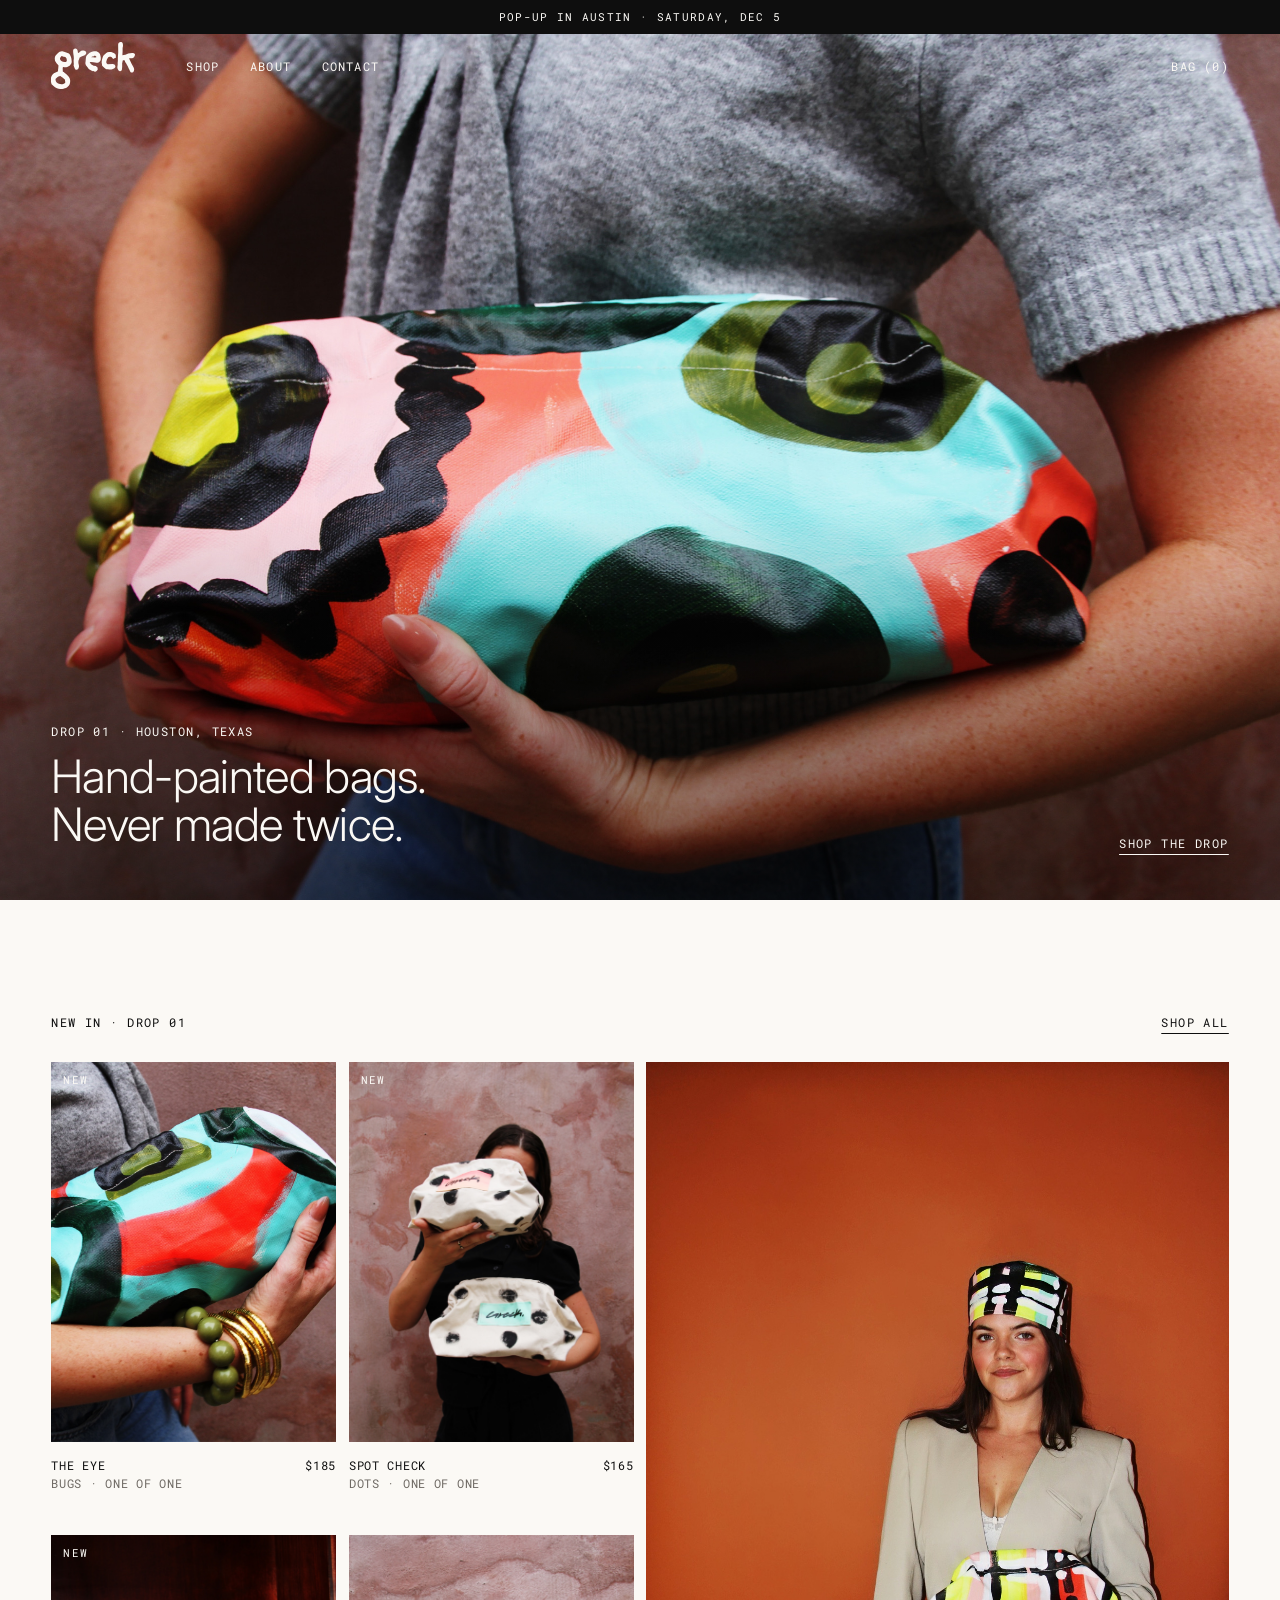
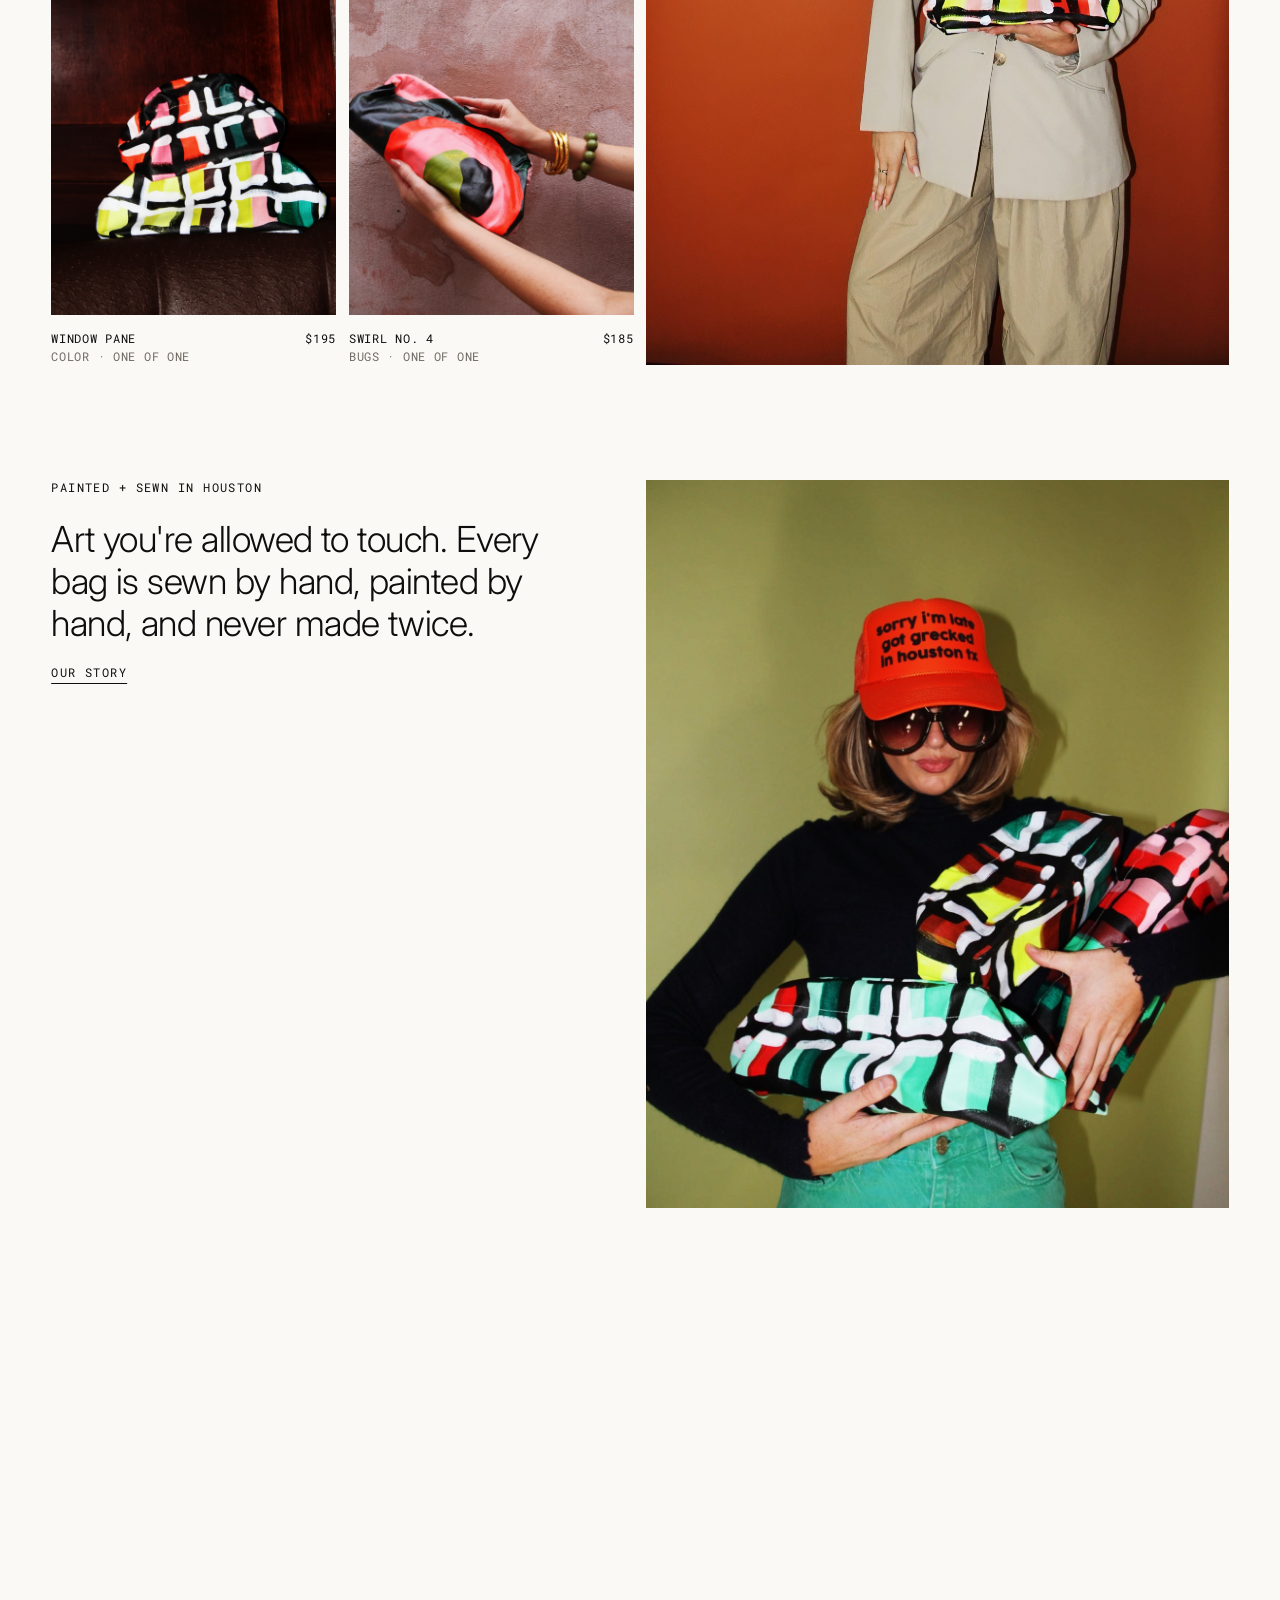
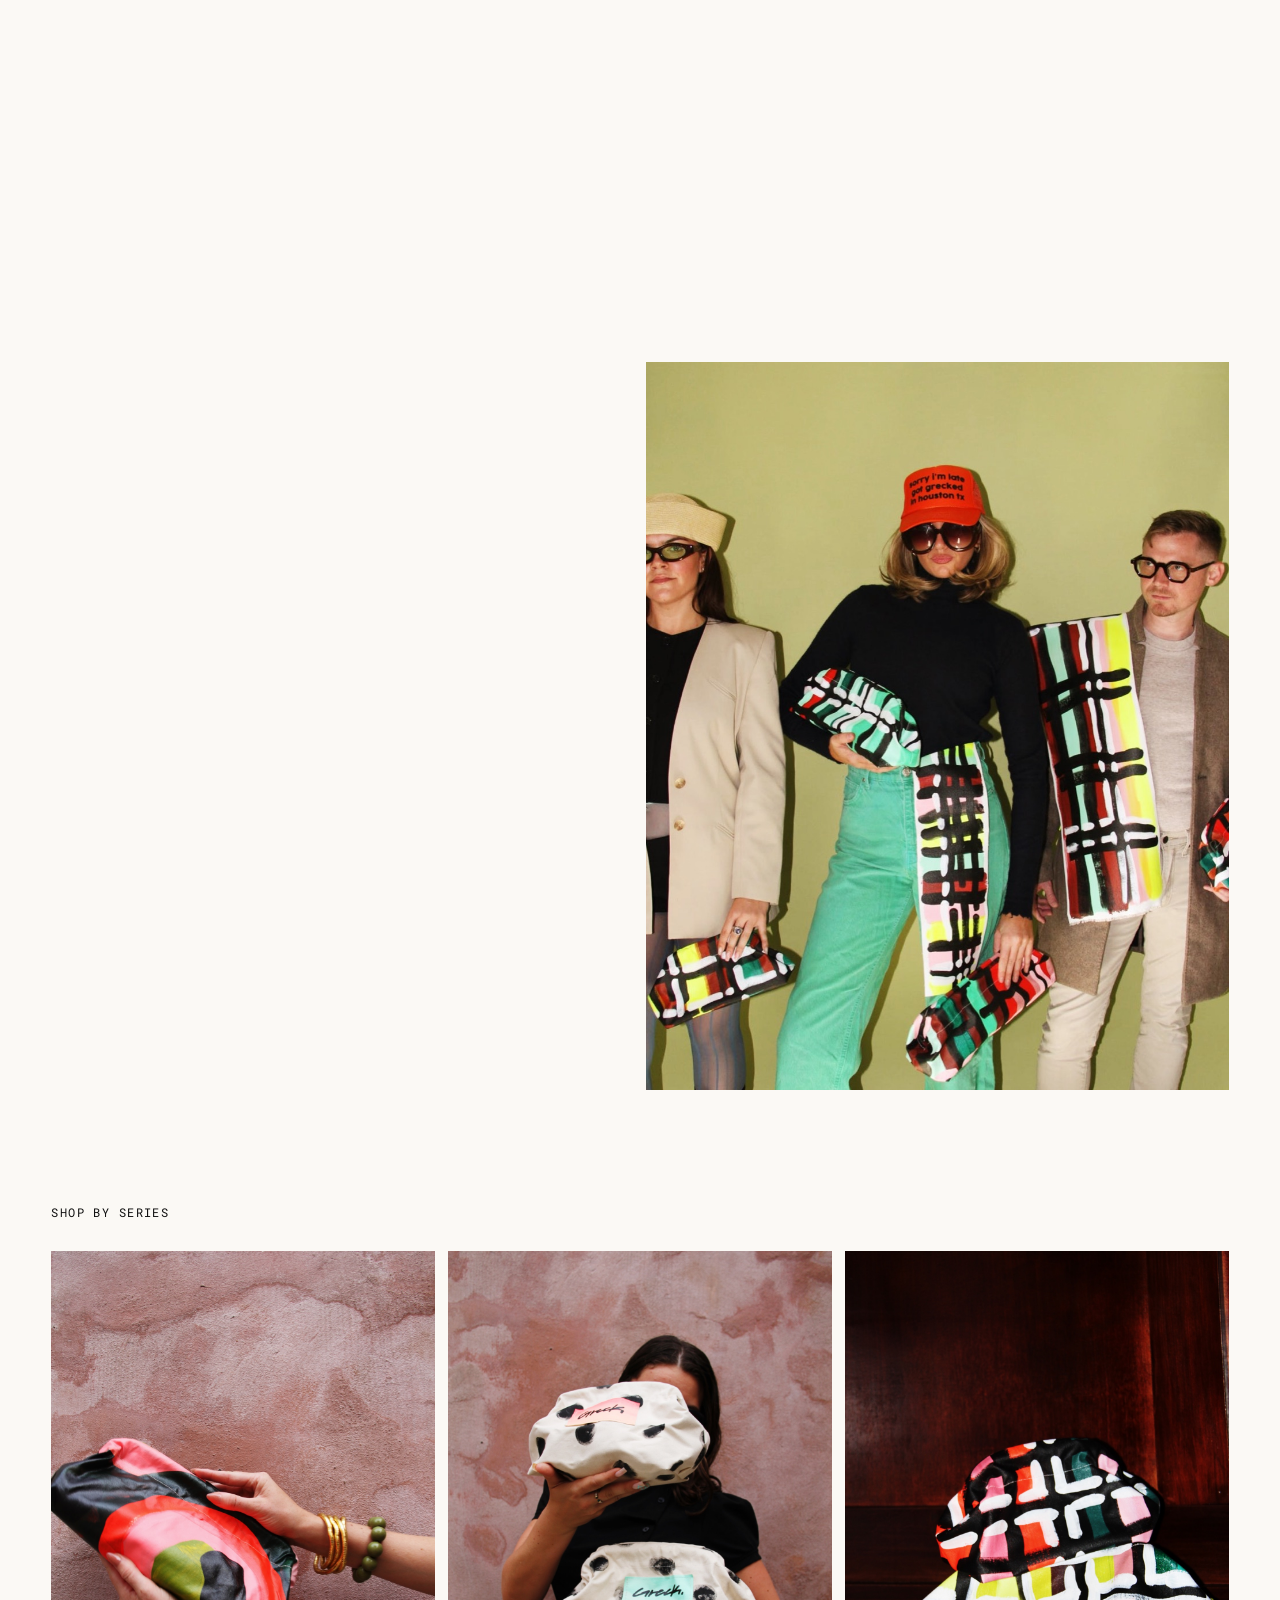
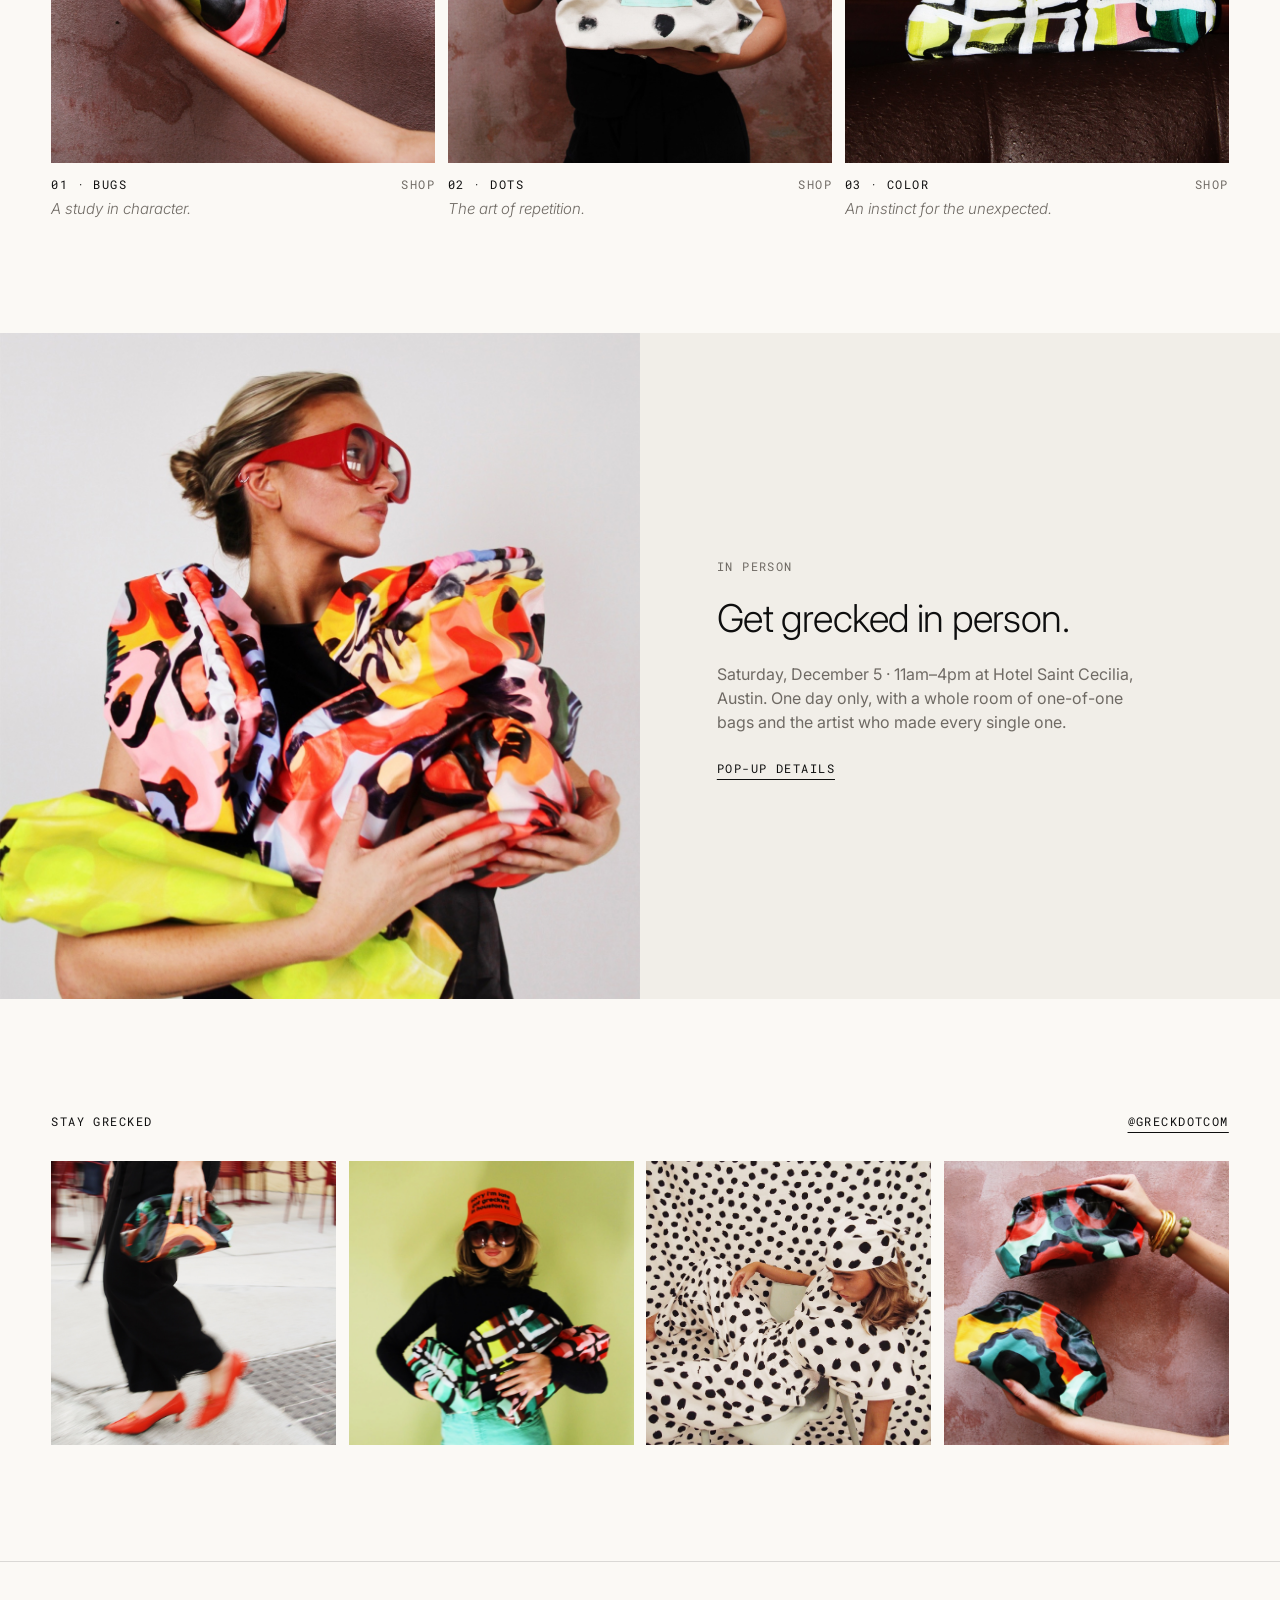
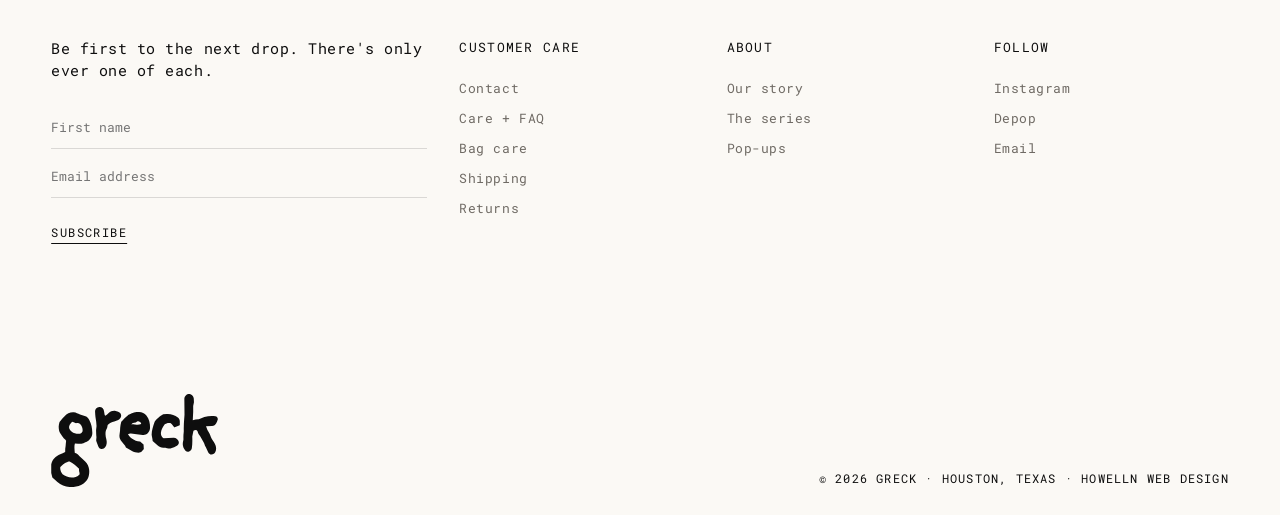
==== commit 2e9b5e14: "Use Inter as the backup font so headlines don't render slanted Co-Authored-By: Claude Opus 5.5 <nore" ====
--- a/index.html
+++ b/index.html
@@ -8,8 +8,8 @@
   <link rel="icon" href="favicon.svg" type="image/svg+xml">
   <link rel="preconnect" href="https://fonts.googleapis.com">
   <link rel="preconnect" href="https://fonts.gstatic.com" crossorigin>
-  <link href="https://fonts.googleapis.com/css2?family=Roboto+Mono:wght@400;500&display=swap" rel="stylesheet">
-  <link rel="stylesheet" href="styles.css?v=19">
+  <link href="https://fonts.googleapis.com/css2?family=Inter:ital,wght@0,300;0,400;1,300;1,400&family=Roboto+Mono:wght@400;500&display=swap" rel="stylesheet">
+  <link rel="stylesheet" href="styles.css?v=20">
 </head>
 <body data-page="index">
   <div data-header></div>
--- a/styles.css
+++ b/styles.css
@@ -13,7 +13,7 @@
   --olive: #515211;
   --red: #FC2E04;
 
-  --sans: 'Neue Montreal', 'Helvetica Neue', Arial, sans-serif;
+  --sans: 'Neue Montreal', 'Inter', 'Helvetica Neue', Arial, sans-serif;
   --mono: 'Roboto Mono', ui-monospace, Menlo, monospace;
 
   --gutter: clamp(16px, 4vw, 56px);
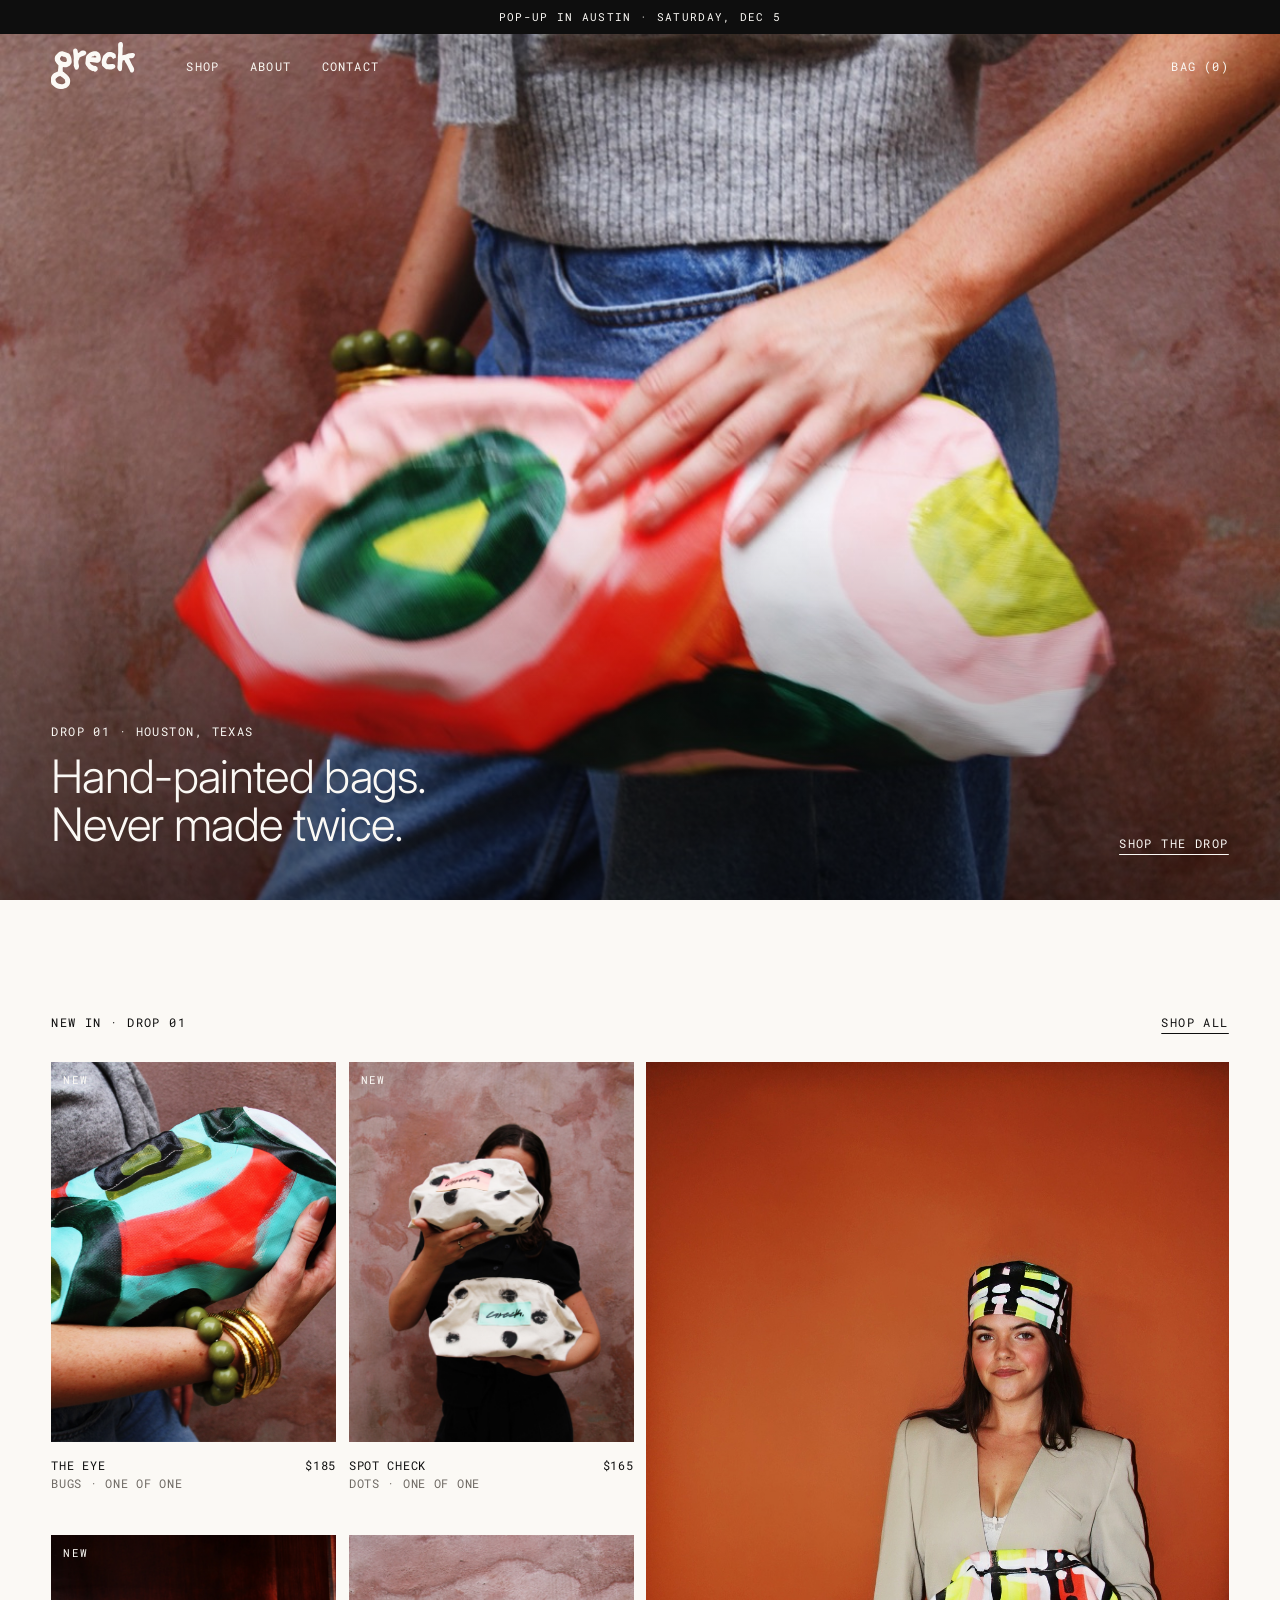
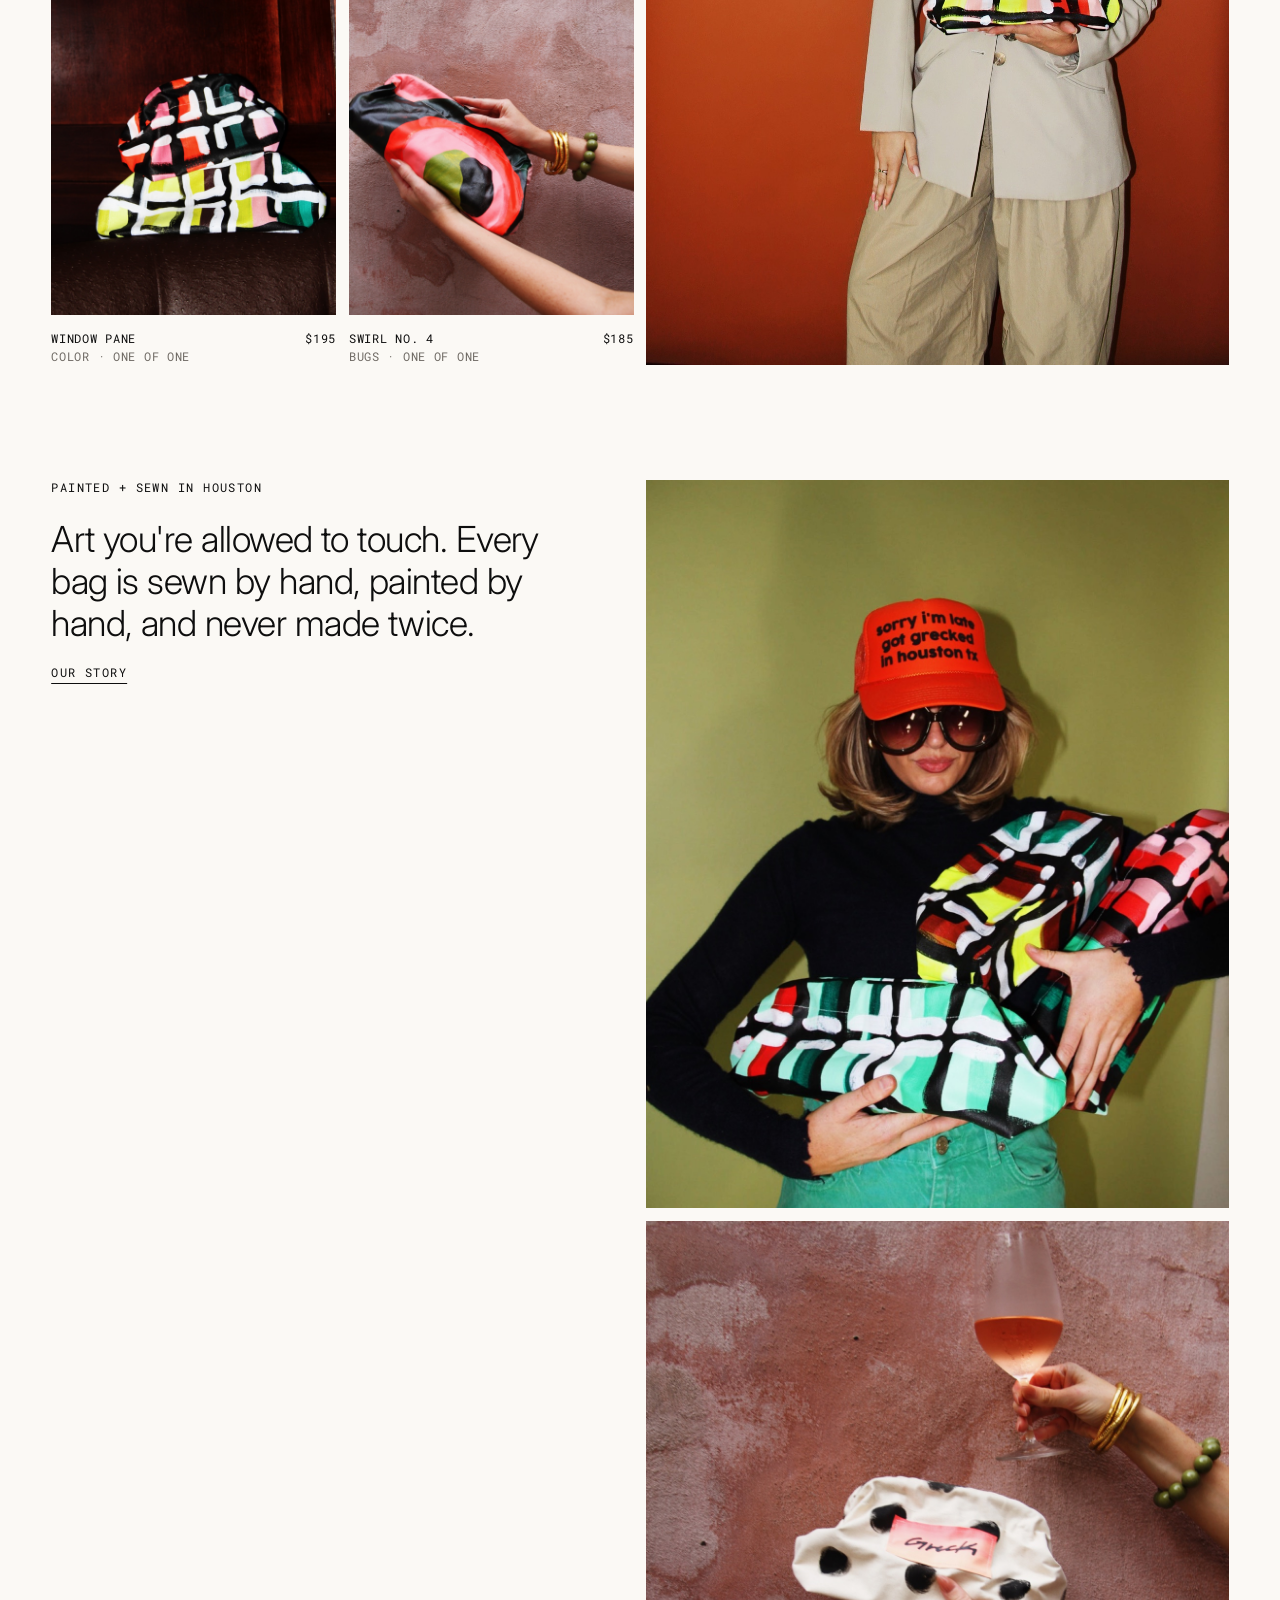
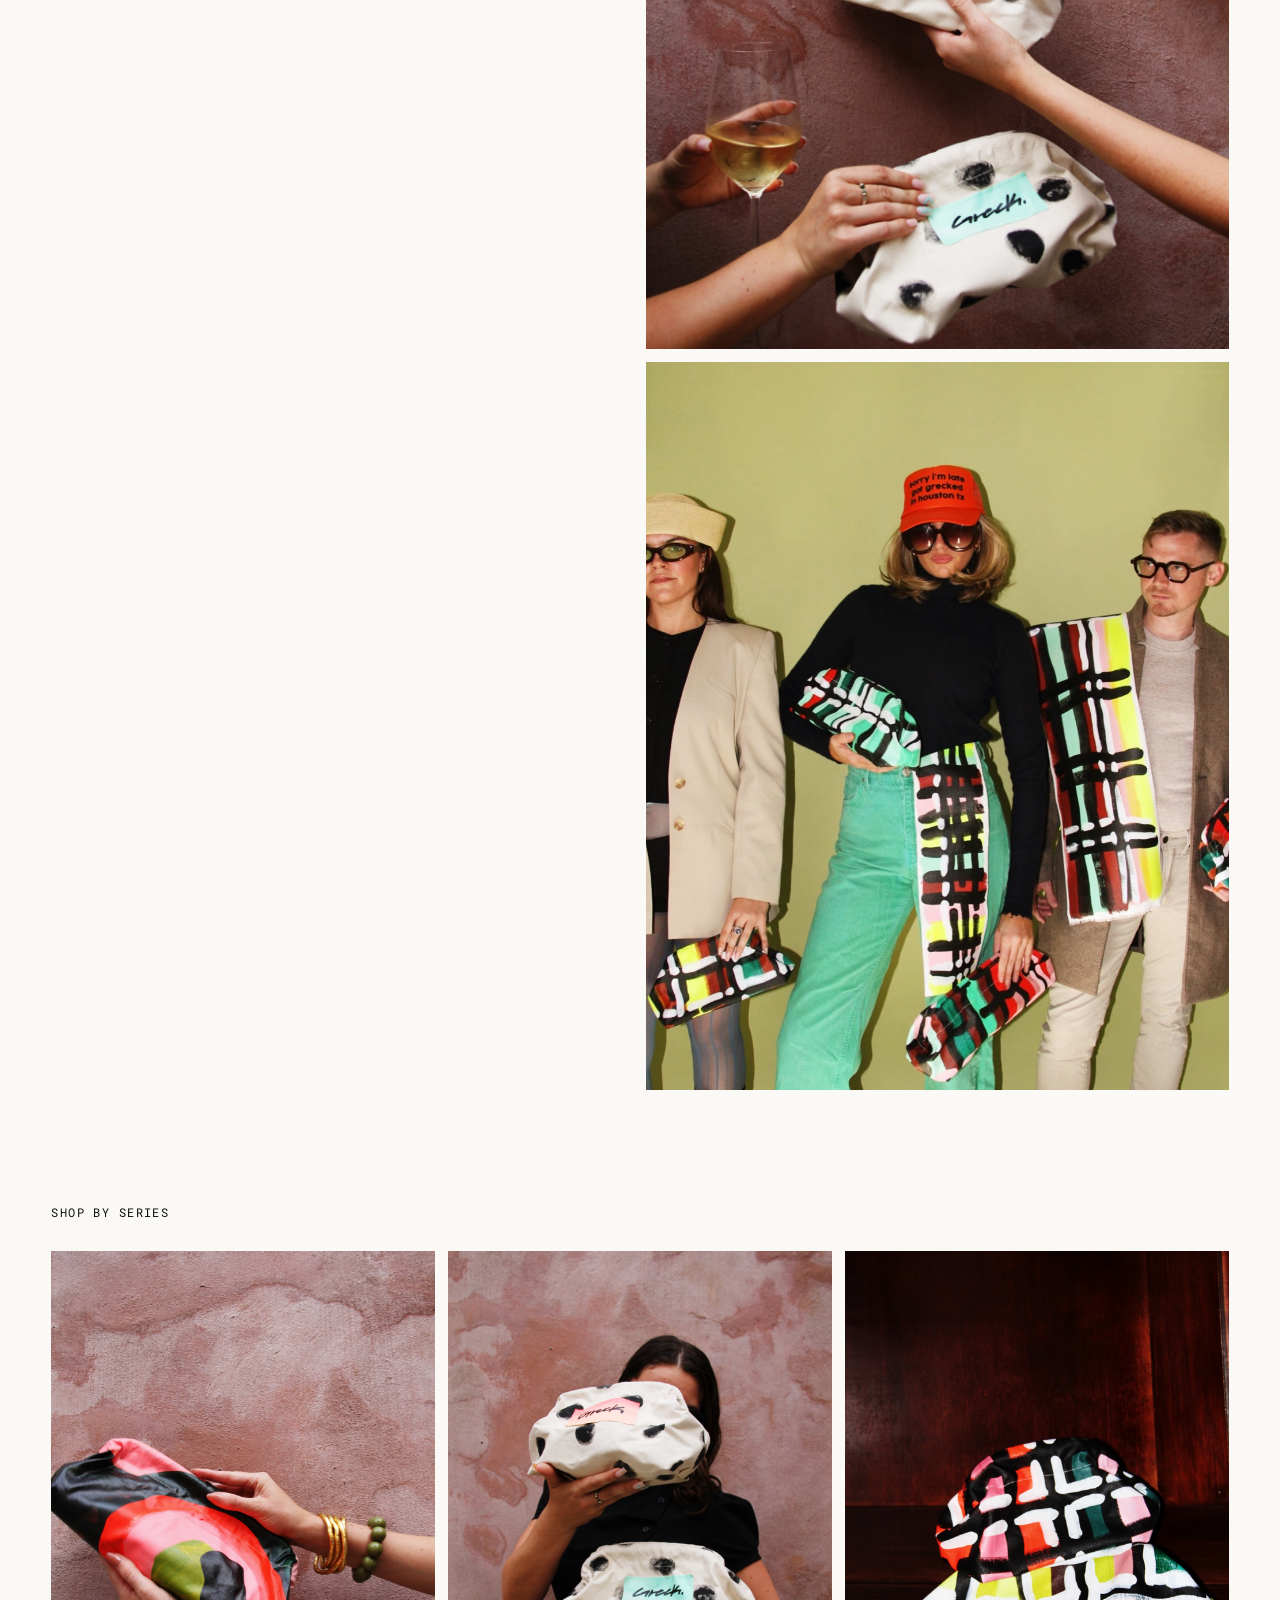
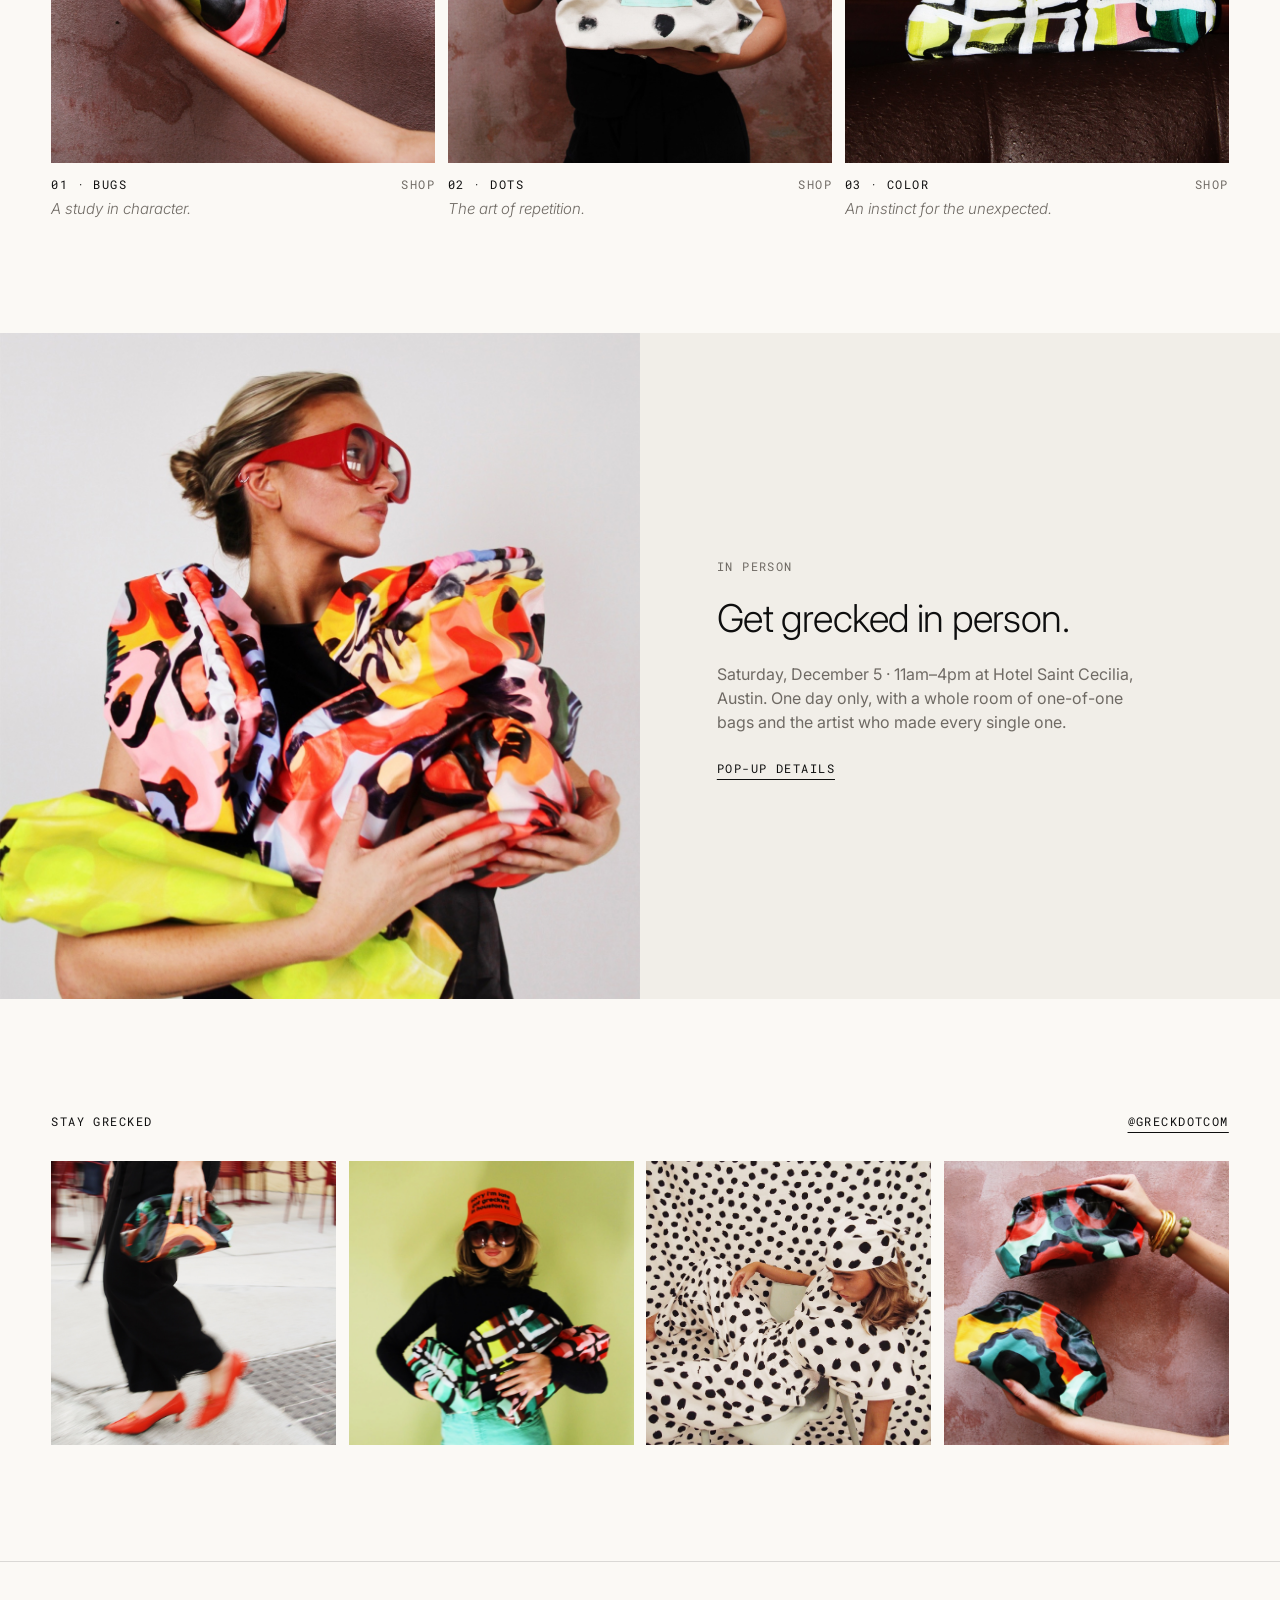
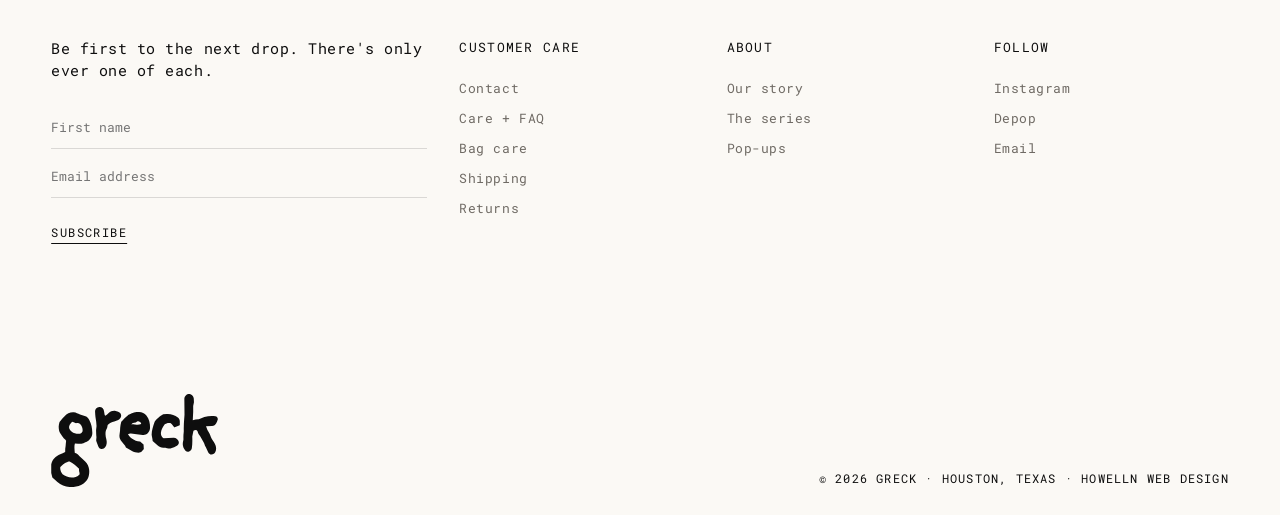
==== commit 03dbcf71: "Give the site font its own name so an installed copy is never used Co-Authored-By: Claude Opus 5.5 <" ====
--- a/index.html
+++ b/index.html
@@ -9,7 +9,7 @@
   <link rel="preconnect" href="https://fonts.googleapis.com">
   <link rel="preconnect" href="https://fonts.gstatic.com" crossorigin>
   <link href="https://fonts.googleapis.com/css2?family=Inter:ital,wght@0,300;0,400;1,300;1,400&family=Roboto+Mono:wght@400;500&display=swap" rel="stylesheet">
-  <link rel="stylesheet" href="styles.css?v=20">
+  <link rel="stylesheet" href="styles.css?v=21">
 </head>
 <body data-page="index">
   <div data-header></div>
--- a/styles.css
+++ b/styles.css
@@ -1,7 +1,7 @@
 /* GRECK shop draft. Quiet editorial frame (after Deadly Ponies); the color lives in Kenzie's bags. */
-@font-face { font-family: 'Neue Montreal'; src: url(assets/fonts/PPNeueMontreal-Regular.otf) format('opentype'); font-weight: 400; font-display: swap; }
-@font-face { font-family: 'Neue Montreal'; src: url(assets/fonts/PPNeueMontreal-Light.otf) format('opentype'); font-weight: 300; font-display: swap; }
-@font-face { font-family: 'Neue Montreal'; src: url(assets/fonts/PPNeueMontreal-Italic.otf) format('opentype'); font-style: italic; font-display: swap; }
+@font-face { font-family: 'GRECK Sans'; src: url(assets/fonts/PPNeueMontreal-Regular.otf) format('opentype'); font-weight: 400; font-display: swap; }
+@font-face { font-family: 'GRECK Sans'; src: url(assets/fonts/PPNeueMontreal-Light.otf) format('opentype'); font-weight: 300; font-display: swap; }
+@font-face { font-family: 'GRECK Sans'; src: url(assets/fonts/PPNeueMontreal-Italic.otf) format('opentype'); font-style: italic; font-display: swap; }
 
 :root {
   --paper: #FBF9F5;
@@ -13,7 +13,7 @@
   --olive: #515211;
   --red: #FC2E04;
 
-  --sans: 'Neue Montreal', 'Inter', 'Helvetica Neue', Arial, sans-serif;
+  --sans: 'GRECK Sans', 'Inter', 'Helvetica Neue', Arial, sans-serif;
   --mono: 'Roboto Mono', ui-monospace, Menlo, monospace;
 
   --gutter: clamp(16px, 4vw, 56px);
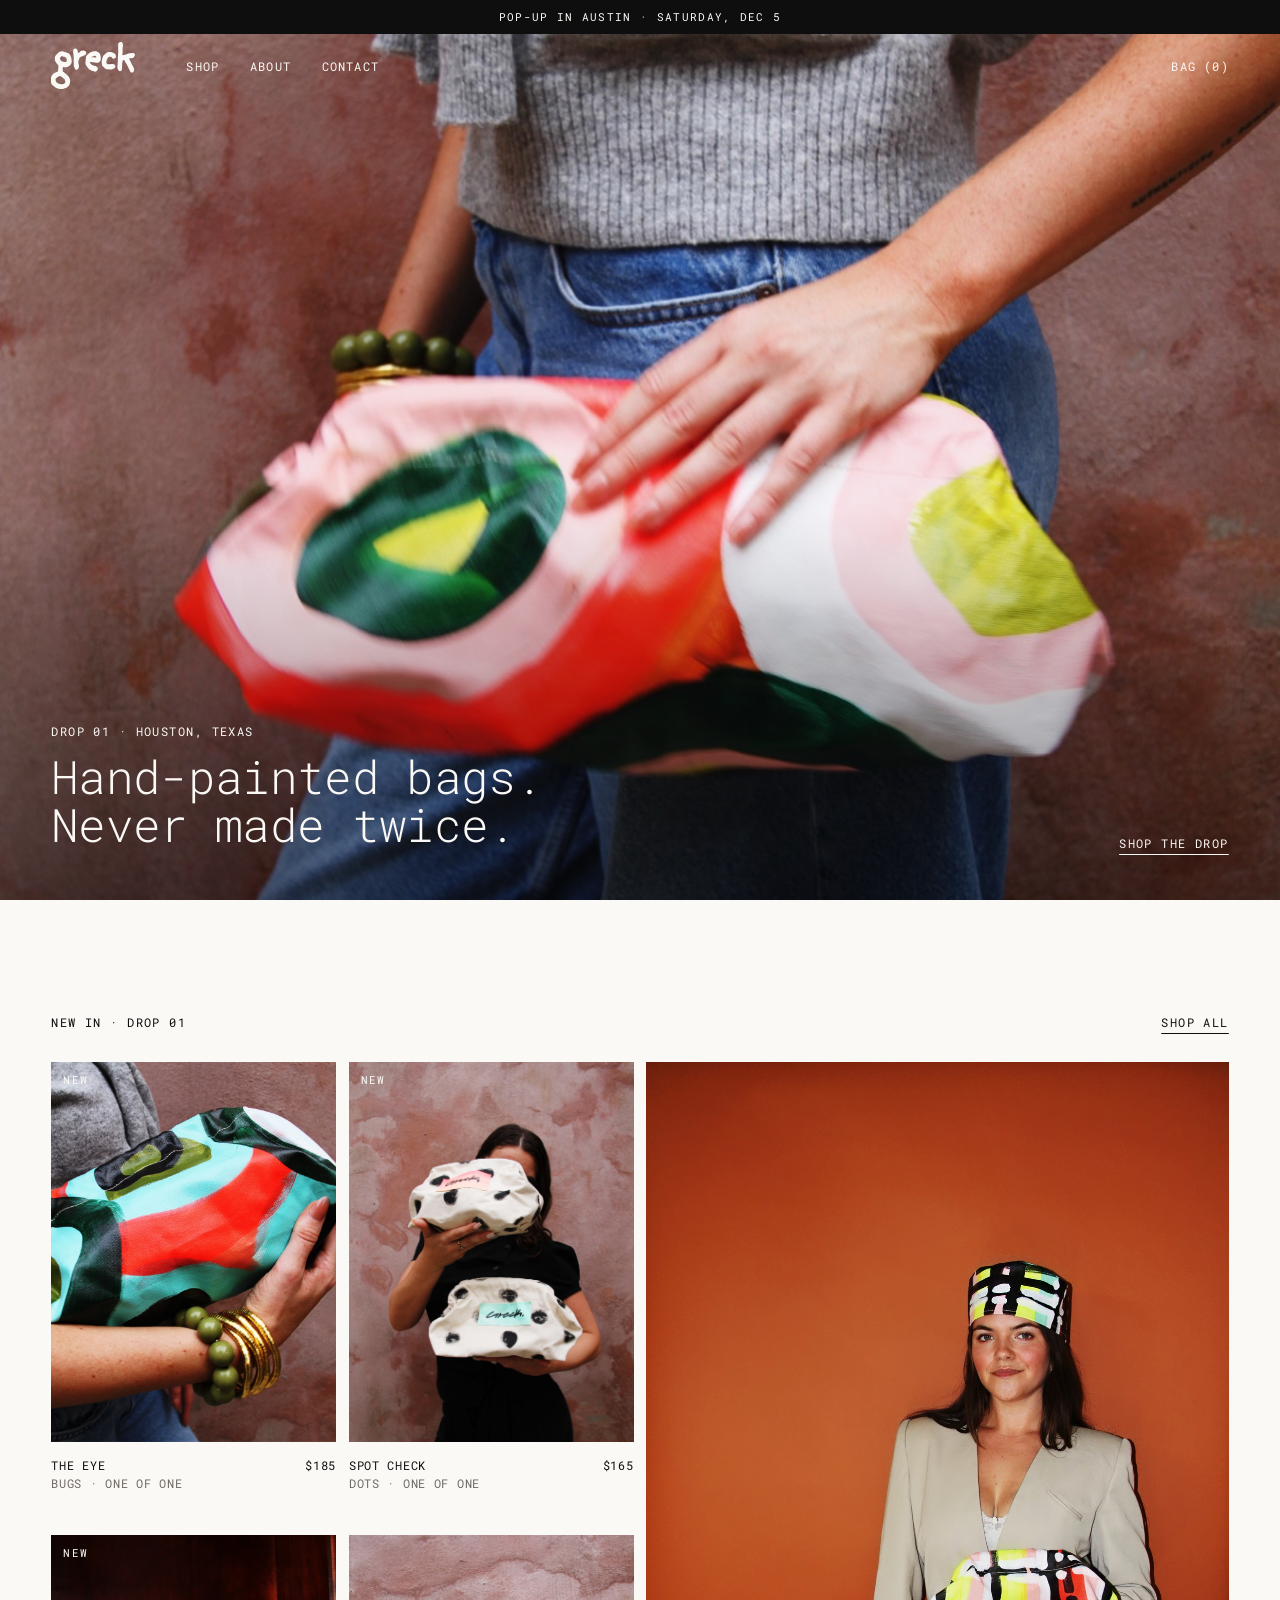
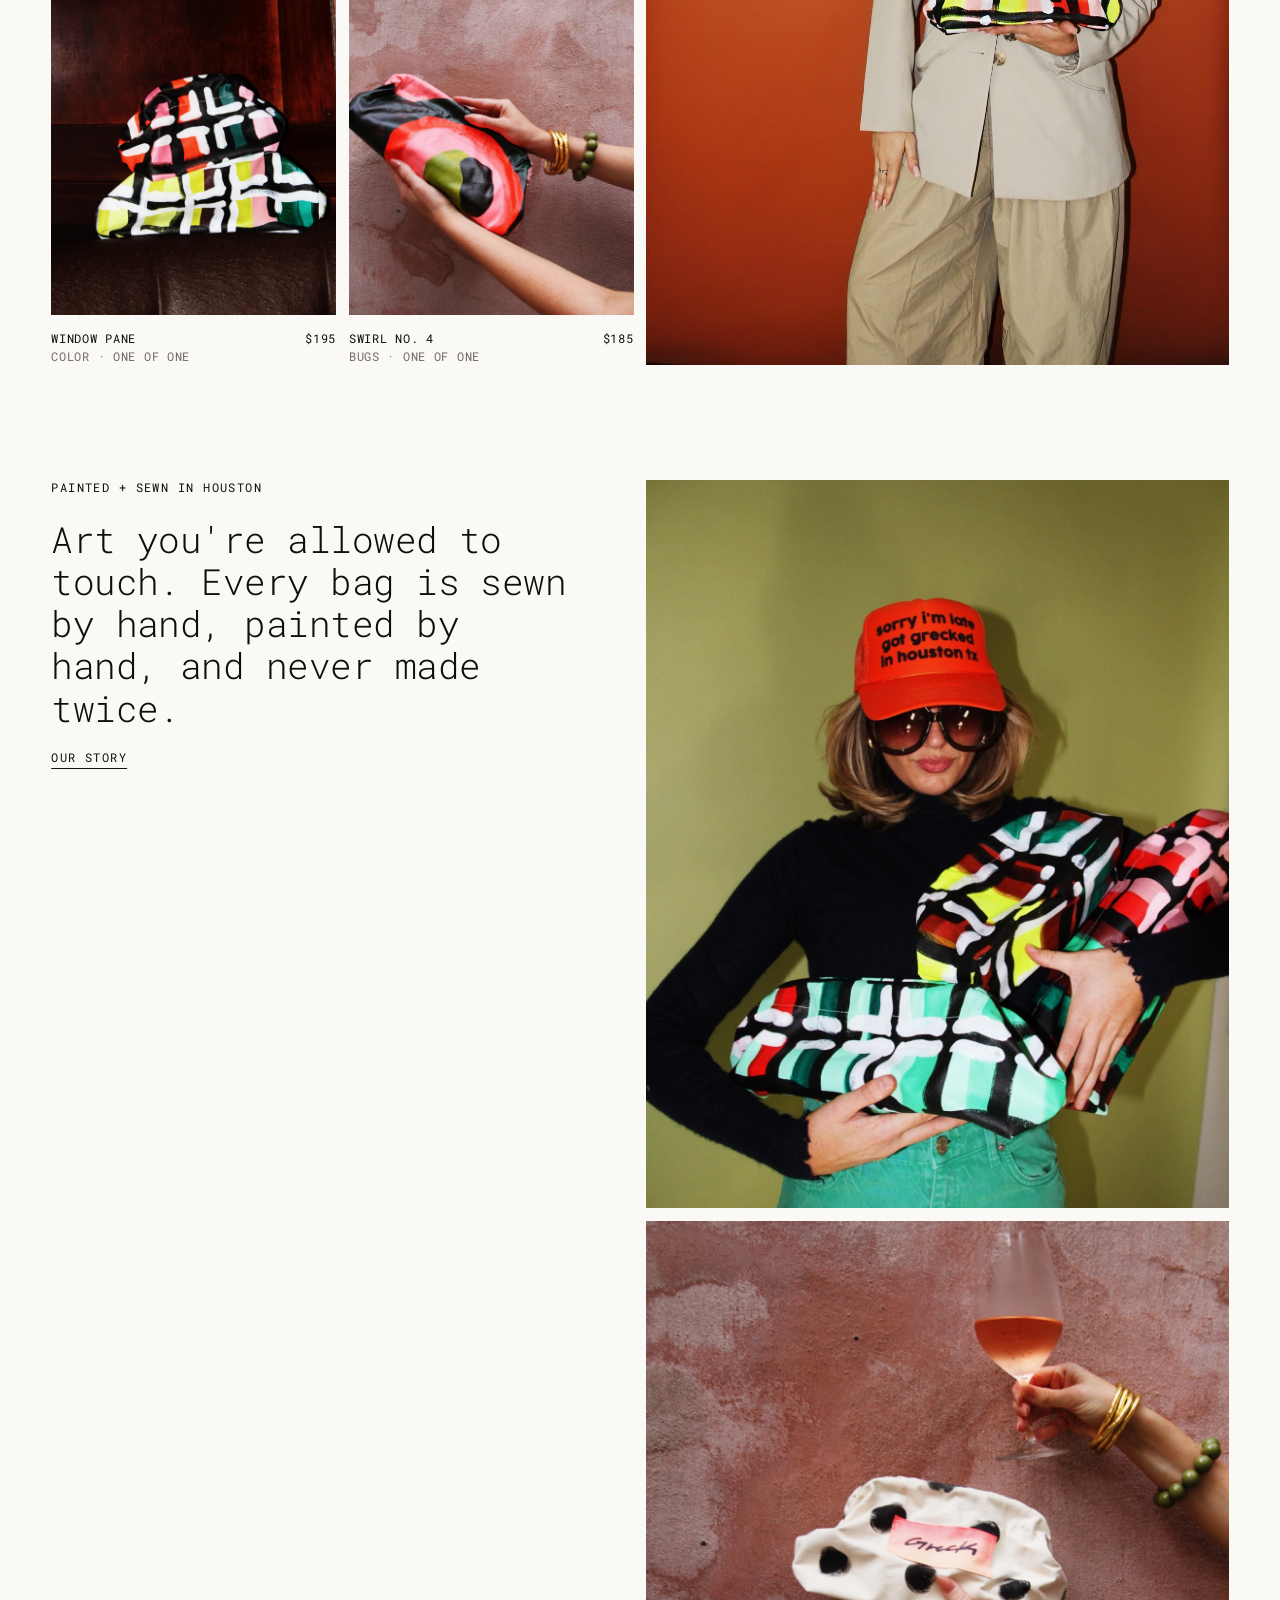
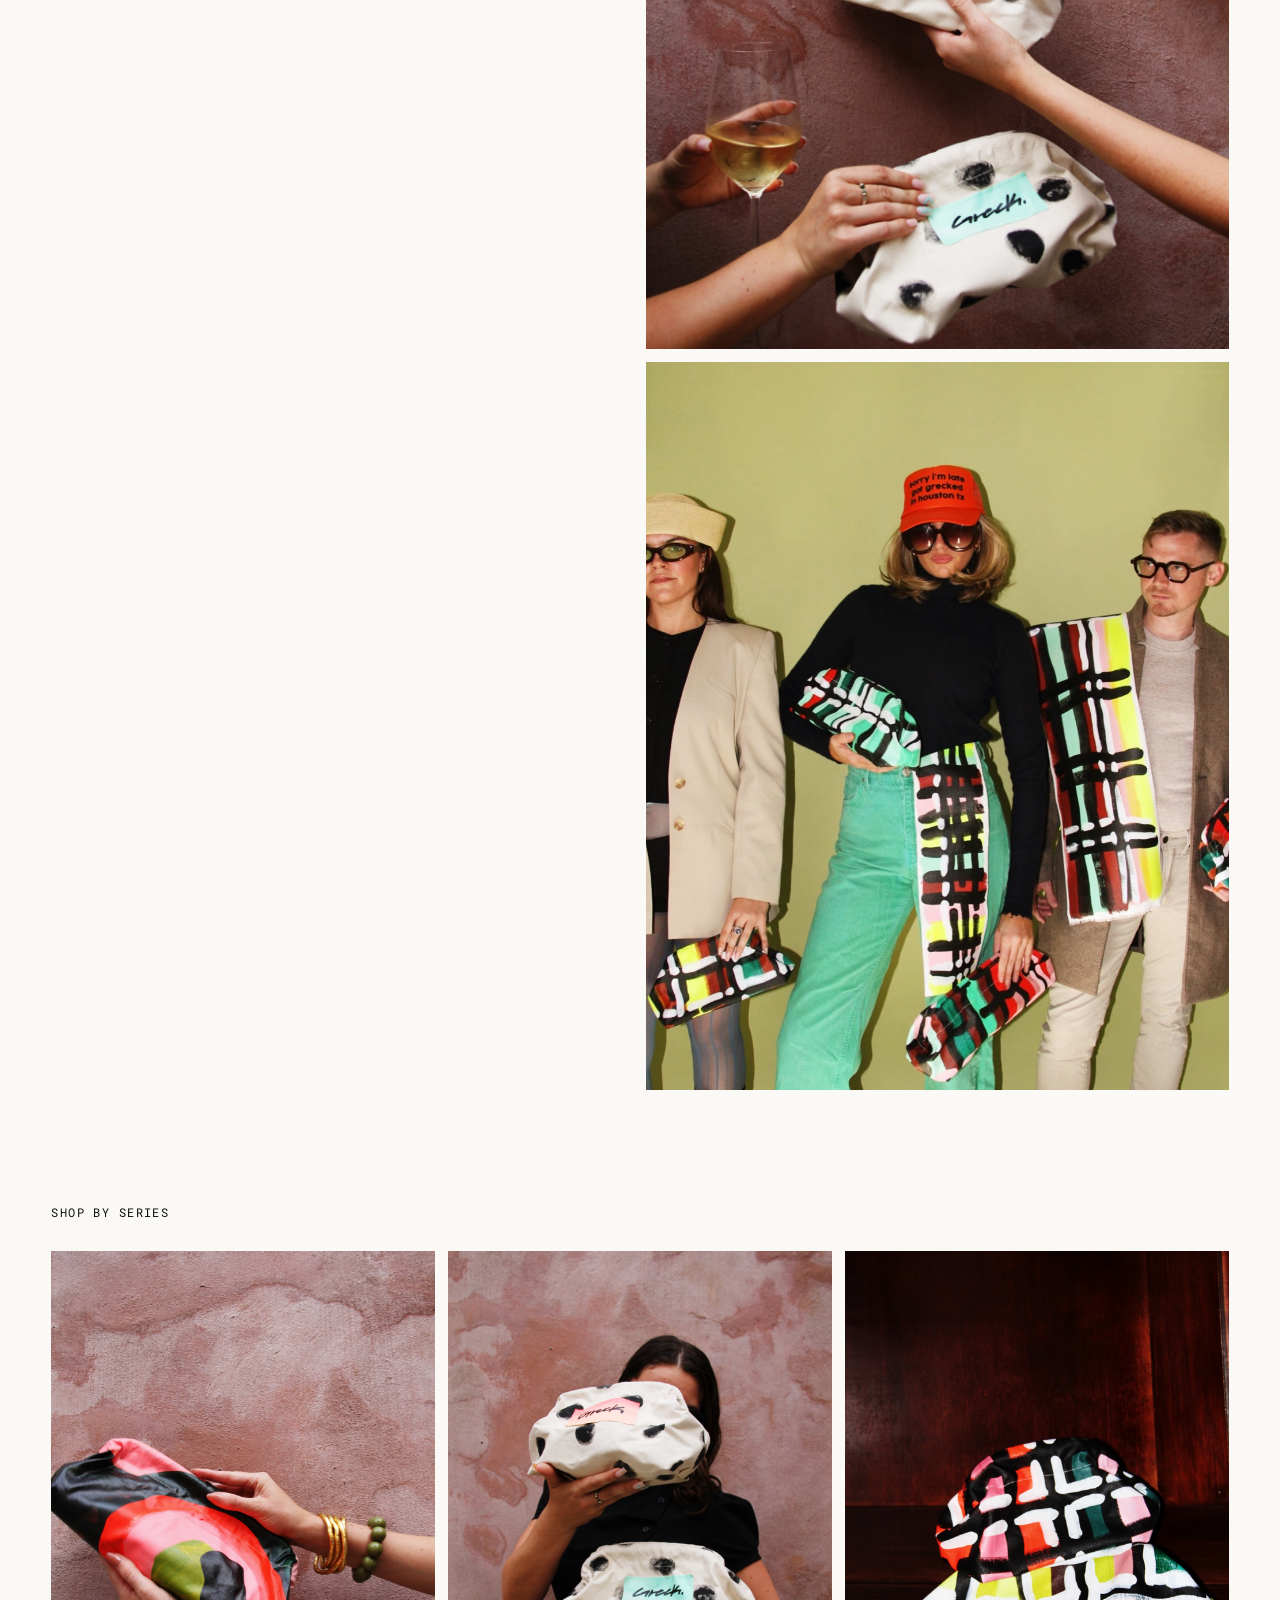
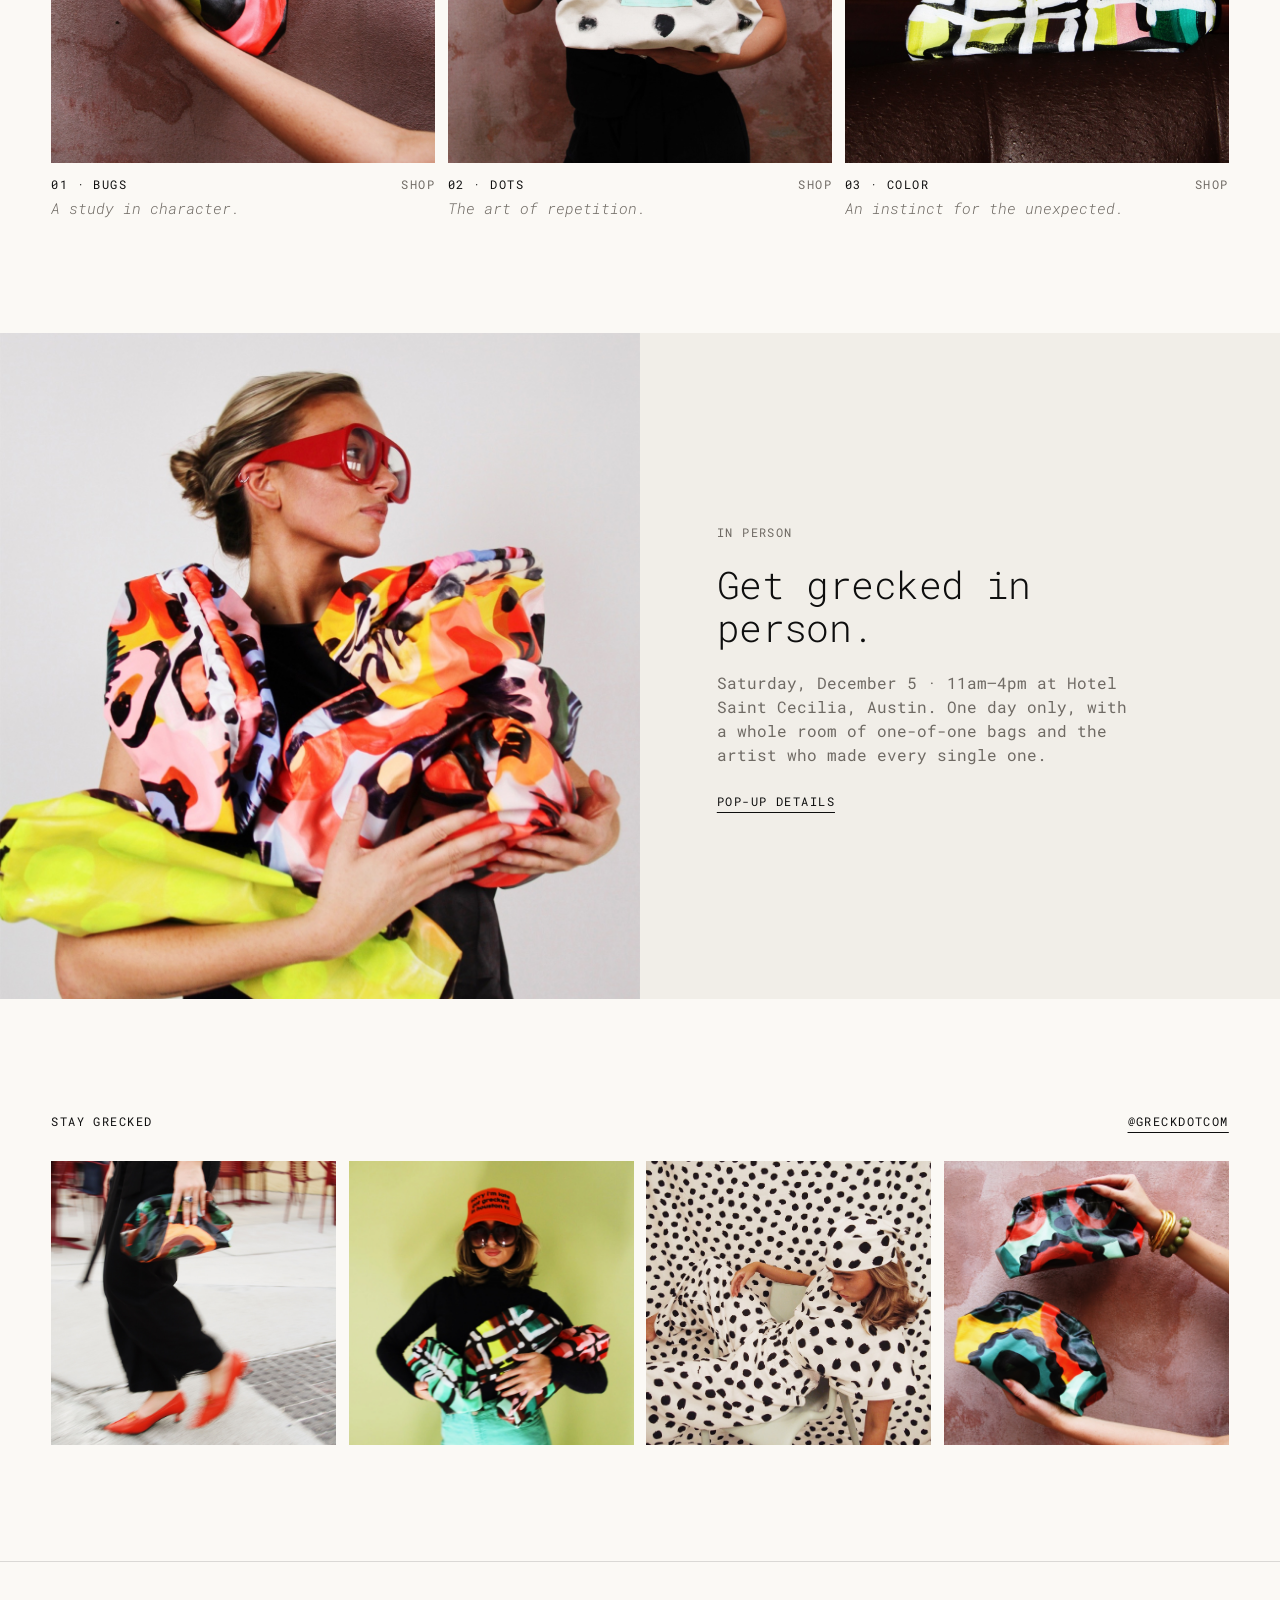
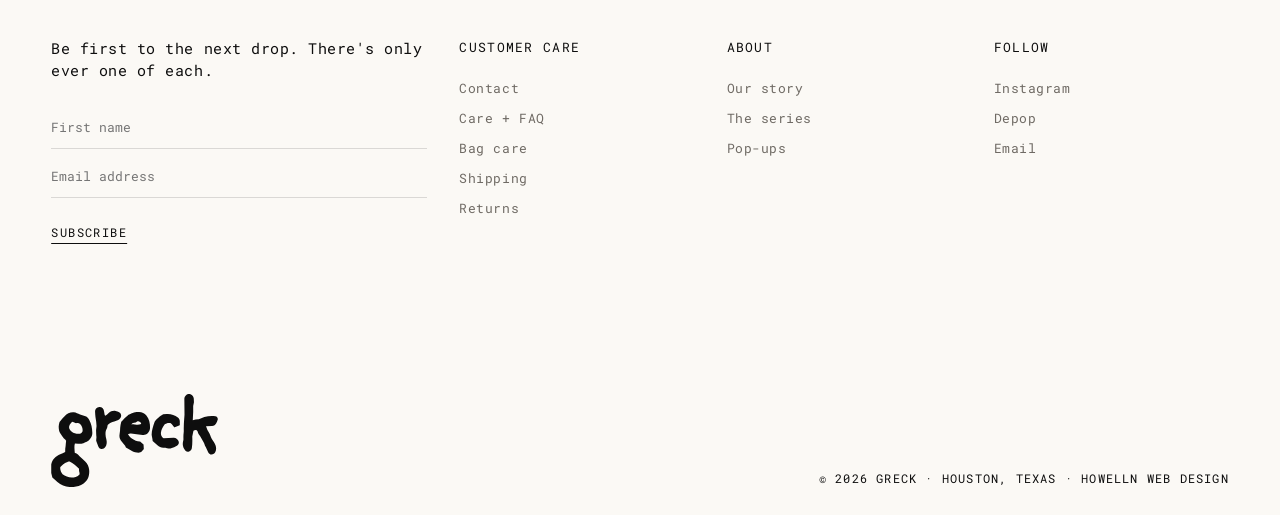
==== commit 5594261e: "Set all type in Roboto Mono Co-Authored-By: Claude Opus 5.5 <noreply@anthropic.com>" ====
--- a/index.html
+++ b/index.html
@@ -8,8 +8,8 @@
   <link rel="icon" href="favicon.svg" type="image/svg+xml">
   <link rel="preconnect" href="https://fonts.googleapis.com">
   <link rel="preconnect" href="https://fonts.gstatic.com" crossorigin>
-  <link href="https://fonts.googleapis.com/css2?family=Inter:ital,wght@0,300;0,400;1,300;1,400&family=Roboto+Mono:wght@400;500&display=swap" rel="stylesheet">
-  <link rel="stylesheet" href="styles.css?v=21">
+  <link href="https://fonts.googleapis.com/css2?family=Roboto+Mono:ital,wght@0,300;0,400;0,500;1,300;1,400&display=swap" rel="stylesheet">
+  <link rel="stylesheet" href="styles.css?v=23">
 </head>
 <body data-page="index">
   <div data-header></div>
--- a/styles.css
+++ b/styles.css
@@ -1,7 +1,4 @@
-/* GRECK shop draft. Quiet editorial frame (after Deadly Ponies); the color lives in Kenzie's bags. */
-@font-face { font-family: 'GRECK Sans'; src: url(assets/fonts/PPNeueMontreal-Regular.otf) format('opentype'); font-weight: 400; font-display: swap; }
-@font-face { font-family: 'GRECK Sans'; src: url(assets/fonts/PPNeueMontreal-Light.otf) format('opentype'); font-weight: 300; font-display: swap; }
-@font-face { font-family: 'GRECK Sans'; src: url(assets/fonts/PPNeueMontreal-Italic.otf) format('opentype'); font-style: italic; font-display: swap; }
+/* GRECK shop draft. Quiet editorial frame (after Deadly Ponies); the color lives in Kenzie's bags. Type: Roboto Mono throughout. */
 
 :root {
   --paper: #FBF9F5;
@@ -13,7 +10,7 @@
   --olive: #515211;
   --red: #FC2E04;
 
-  --sans: 'GRECK Sans', 'Inter', 'Helvetica Neue', Arial, sans-serif;
+  --sans: 'Roboto Mono', ui-monospace, Menlo, monospace;
   --mono: 'Roboto Mono', ui-monospace, Menlo, monospace;
 
   --gutter: clamp(16px, 4vw, 56px);
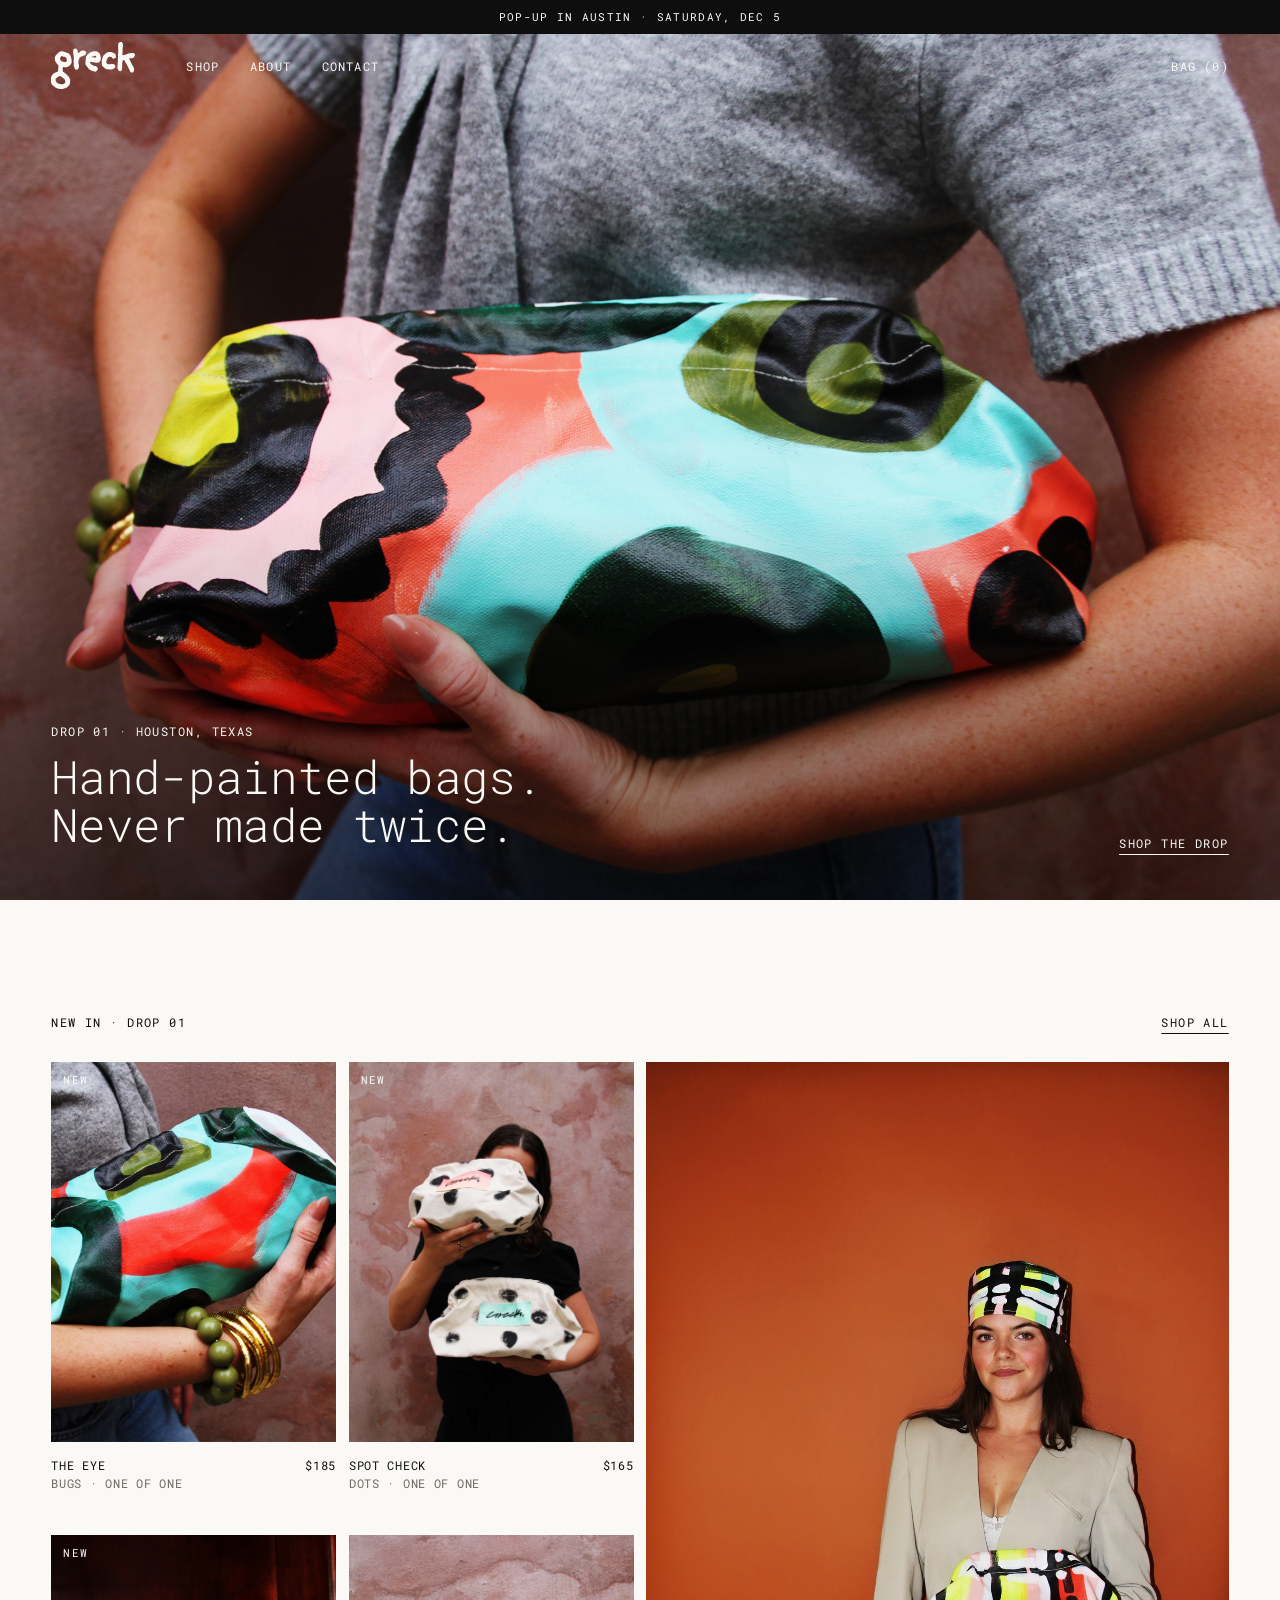
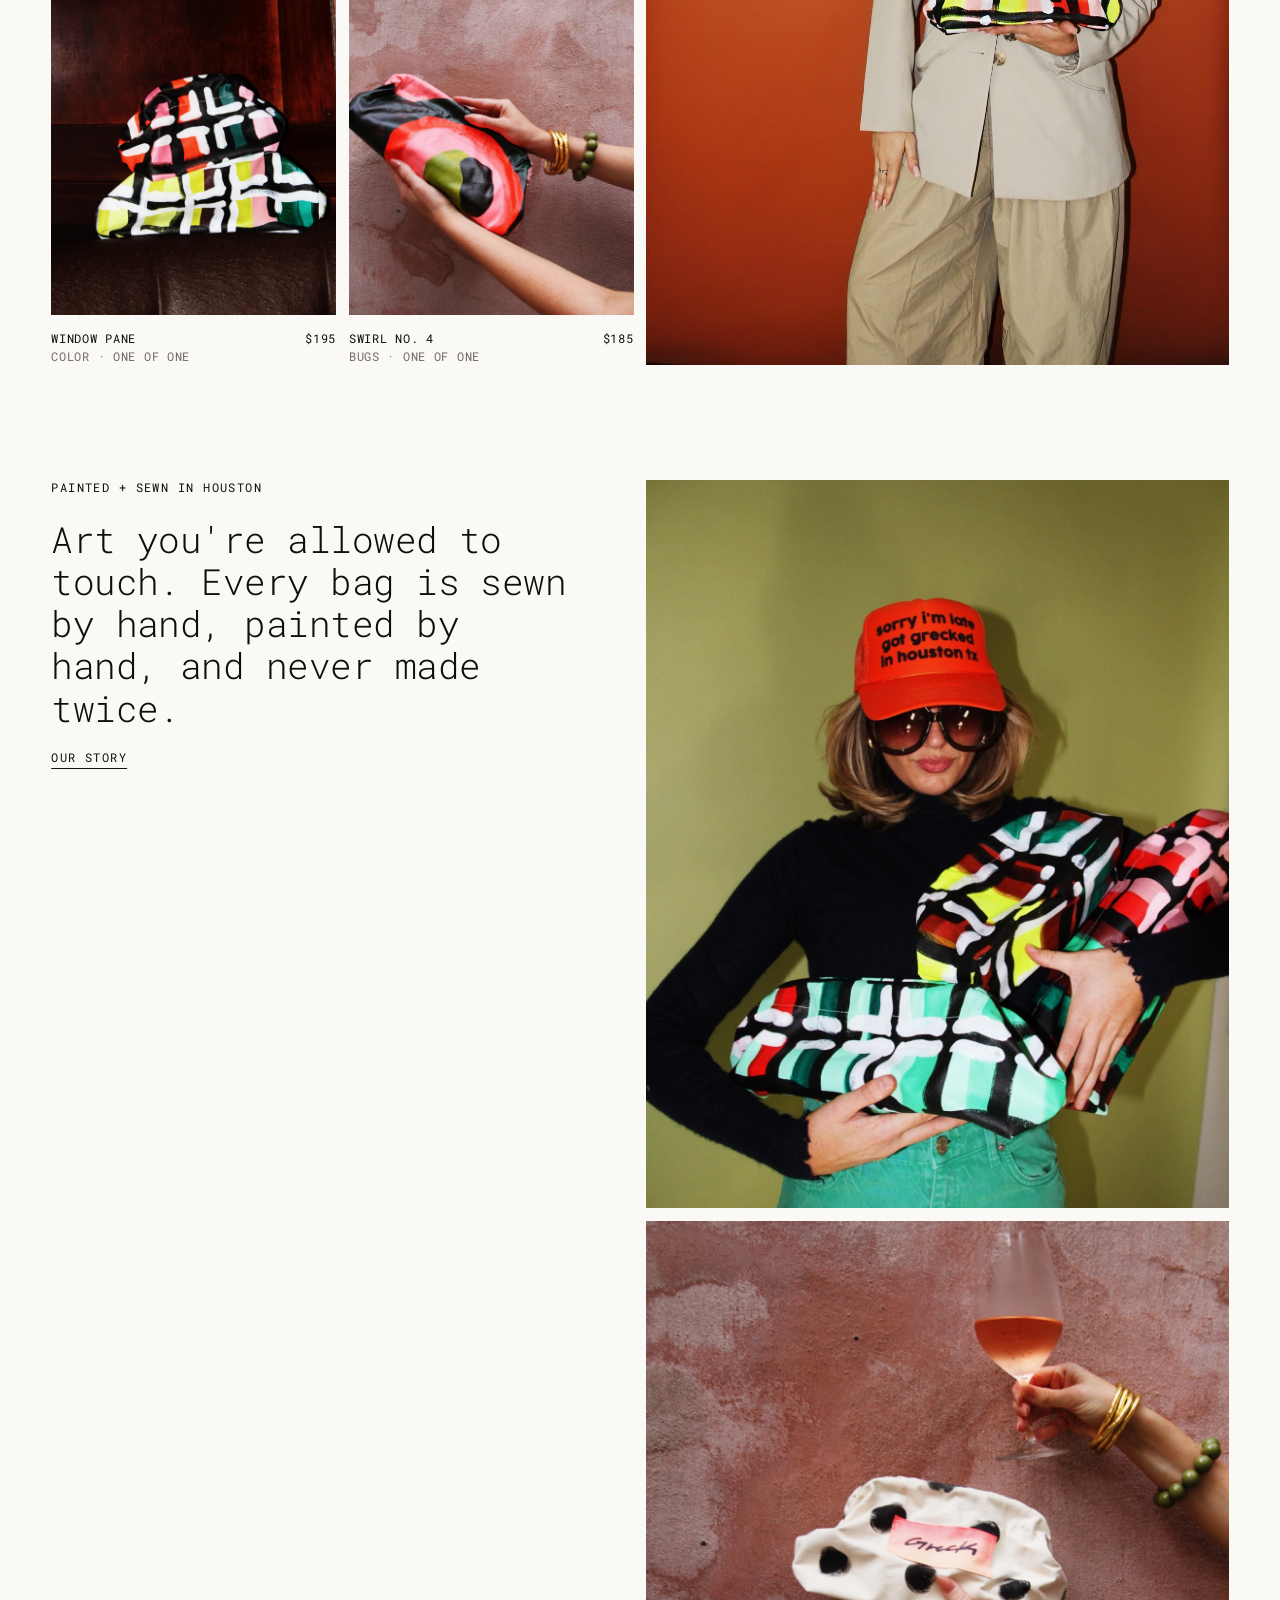
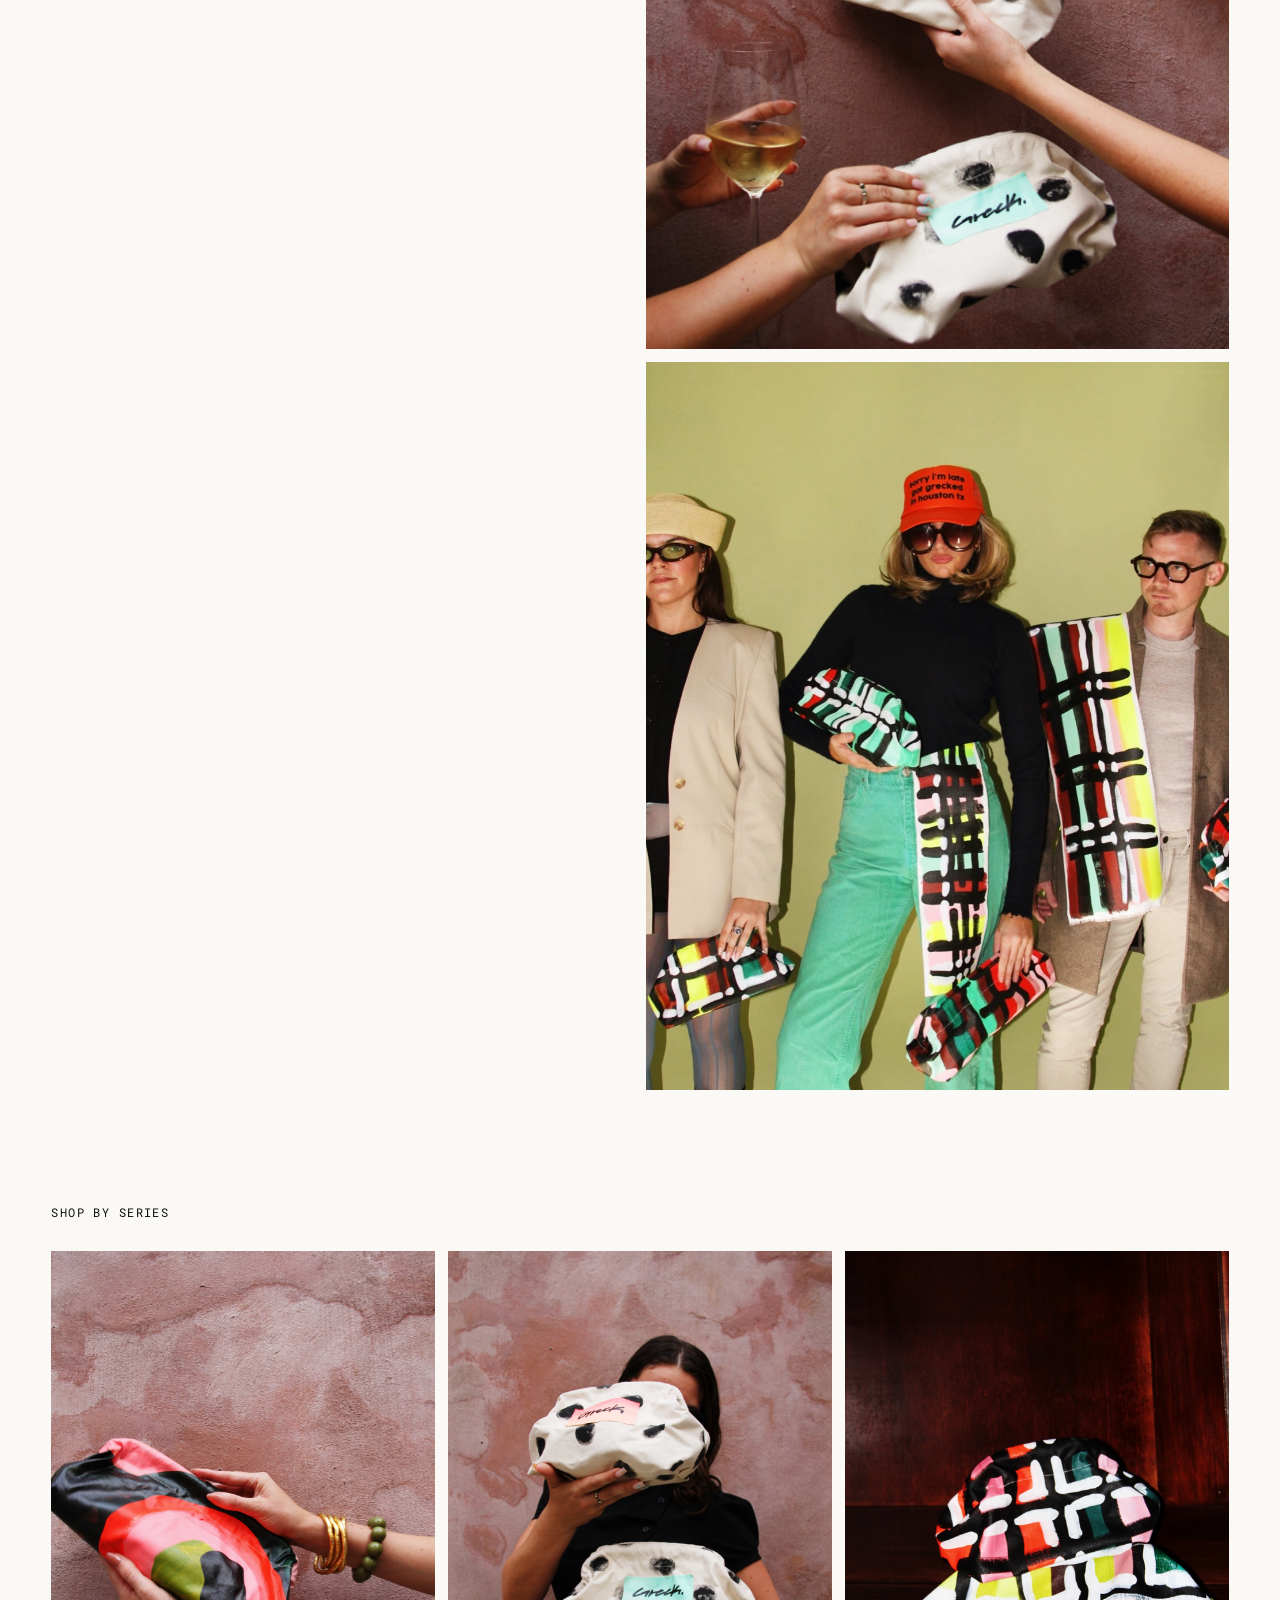
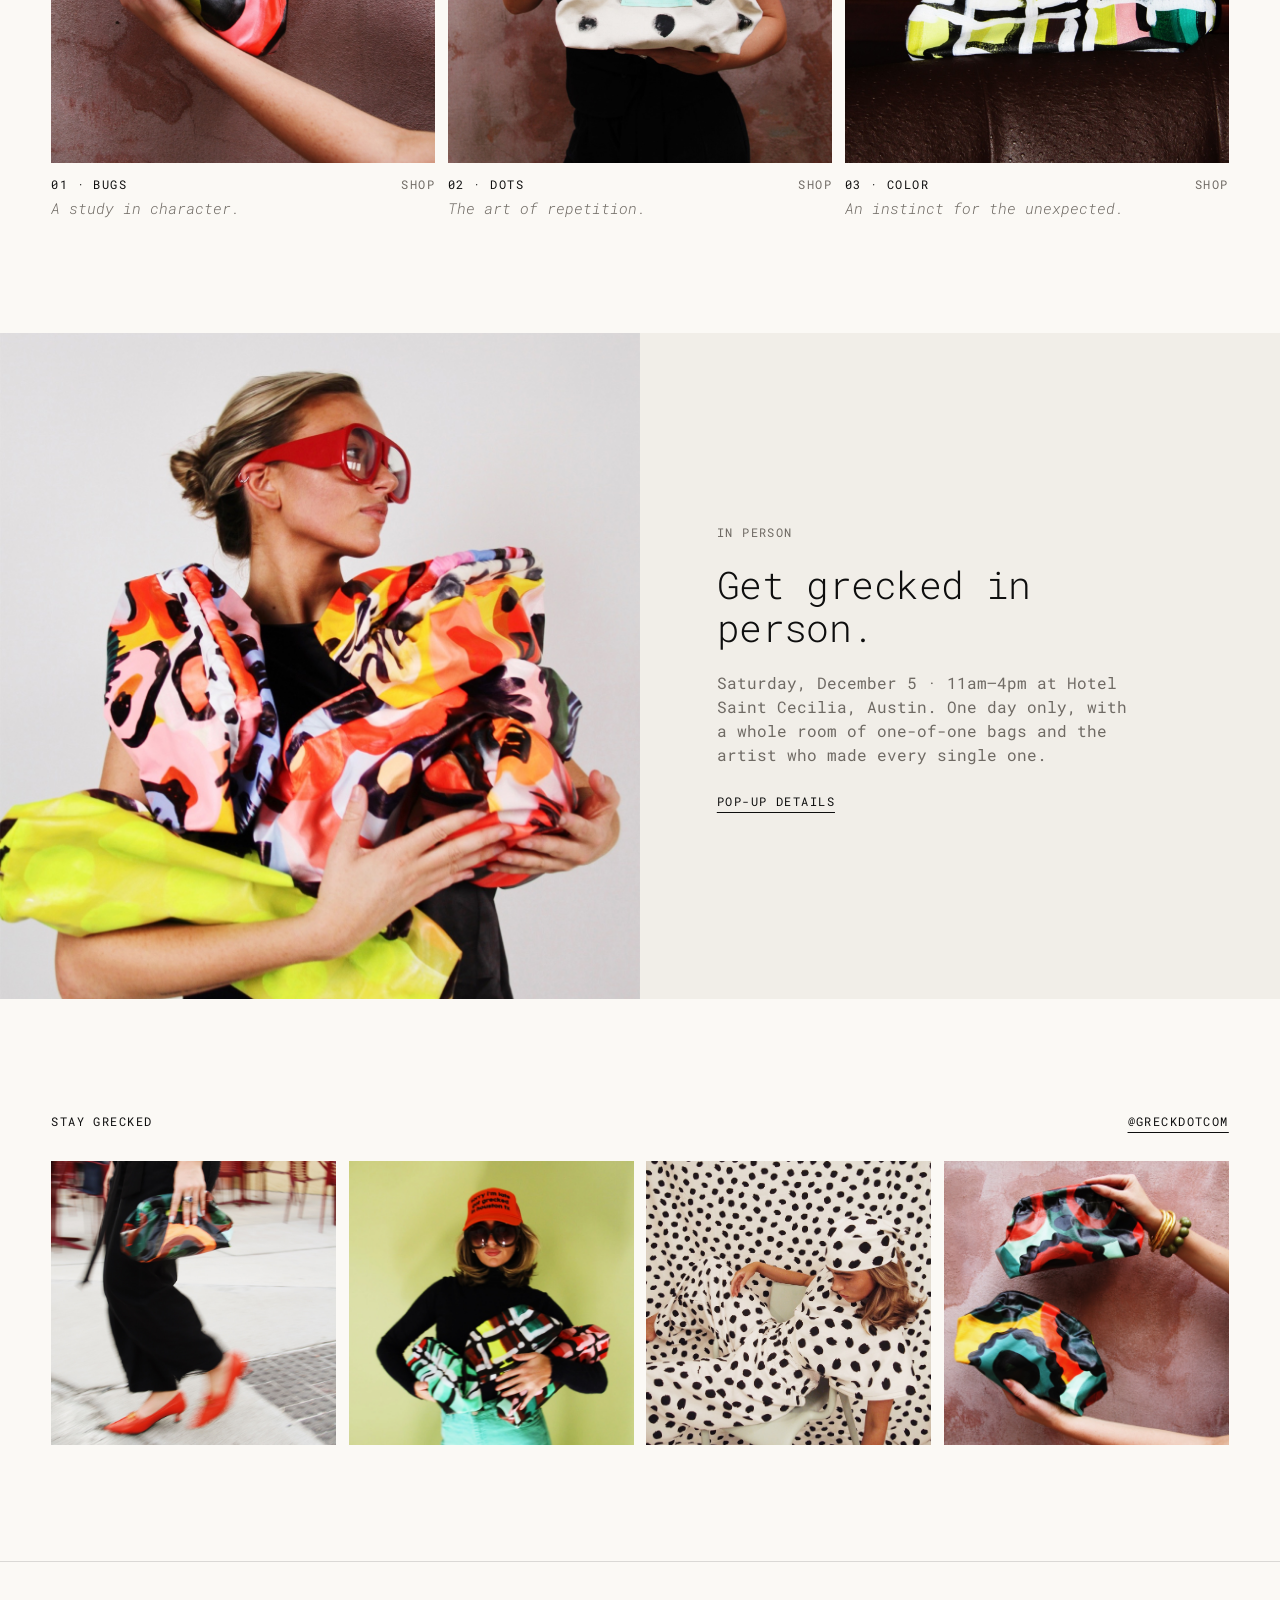
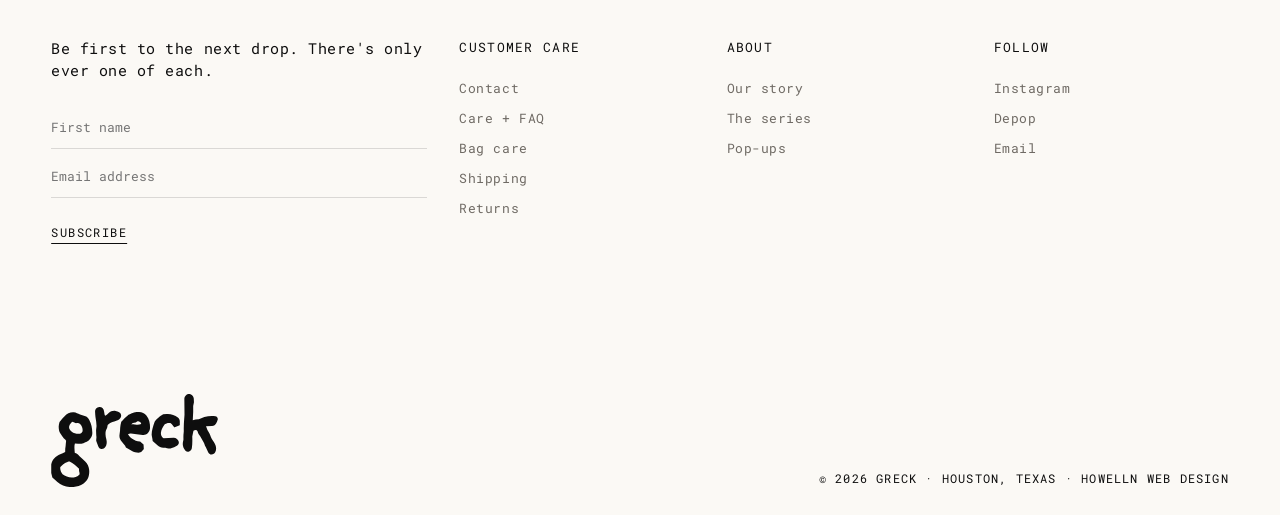
==== commit d556d587: "Read bags from the GRECK Bags sheet, named by code (GR-BUG-001) Co-Authored-By: Claude Opus 5.5 <nor" ====
--- a/index.html
+++ b/index.html
@@ -99,6 +99,6 @@
   </main>
 
   <div data-footer></div>
-  <script src="main.js?v=17"></script>
+  <script src="bags.js?v=1"></script>
 </body>
 </html>
